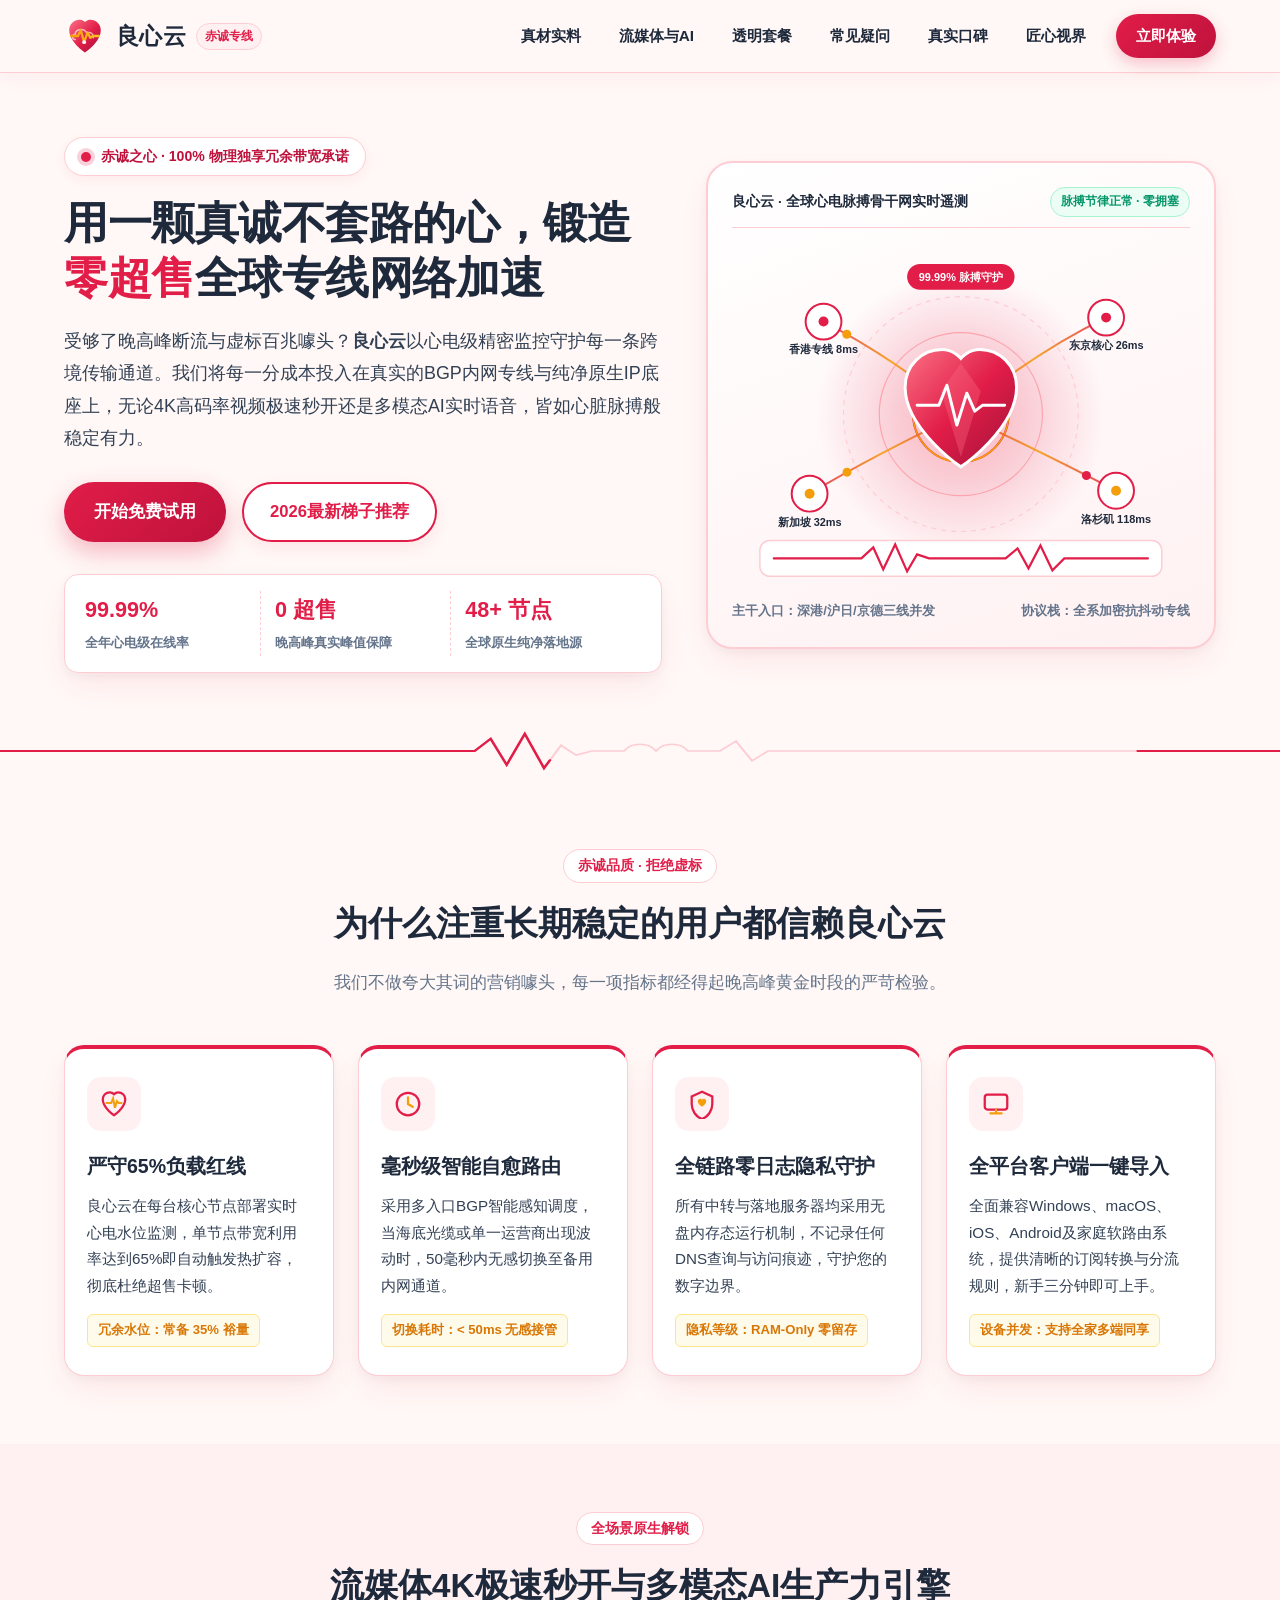
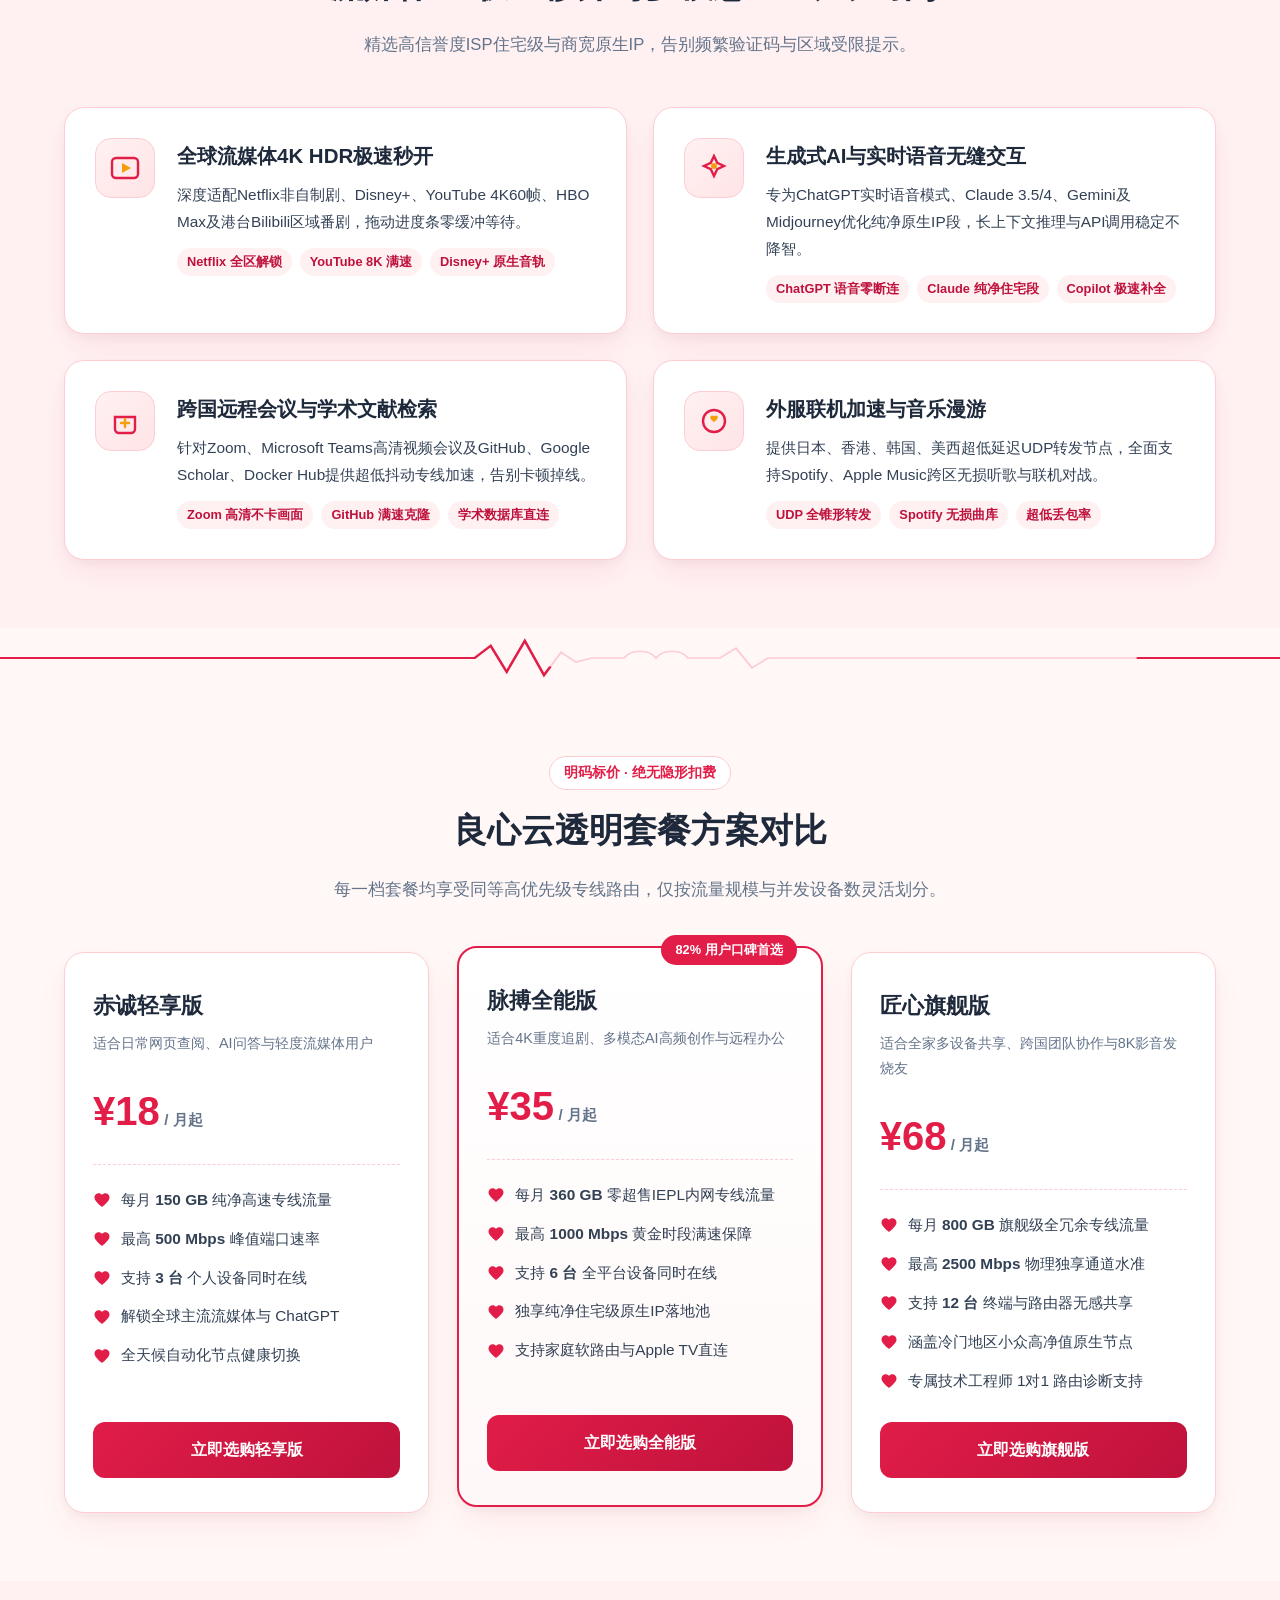
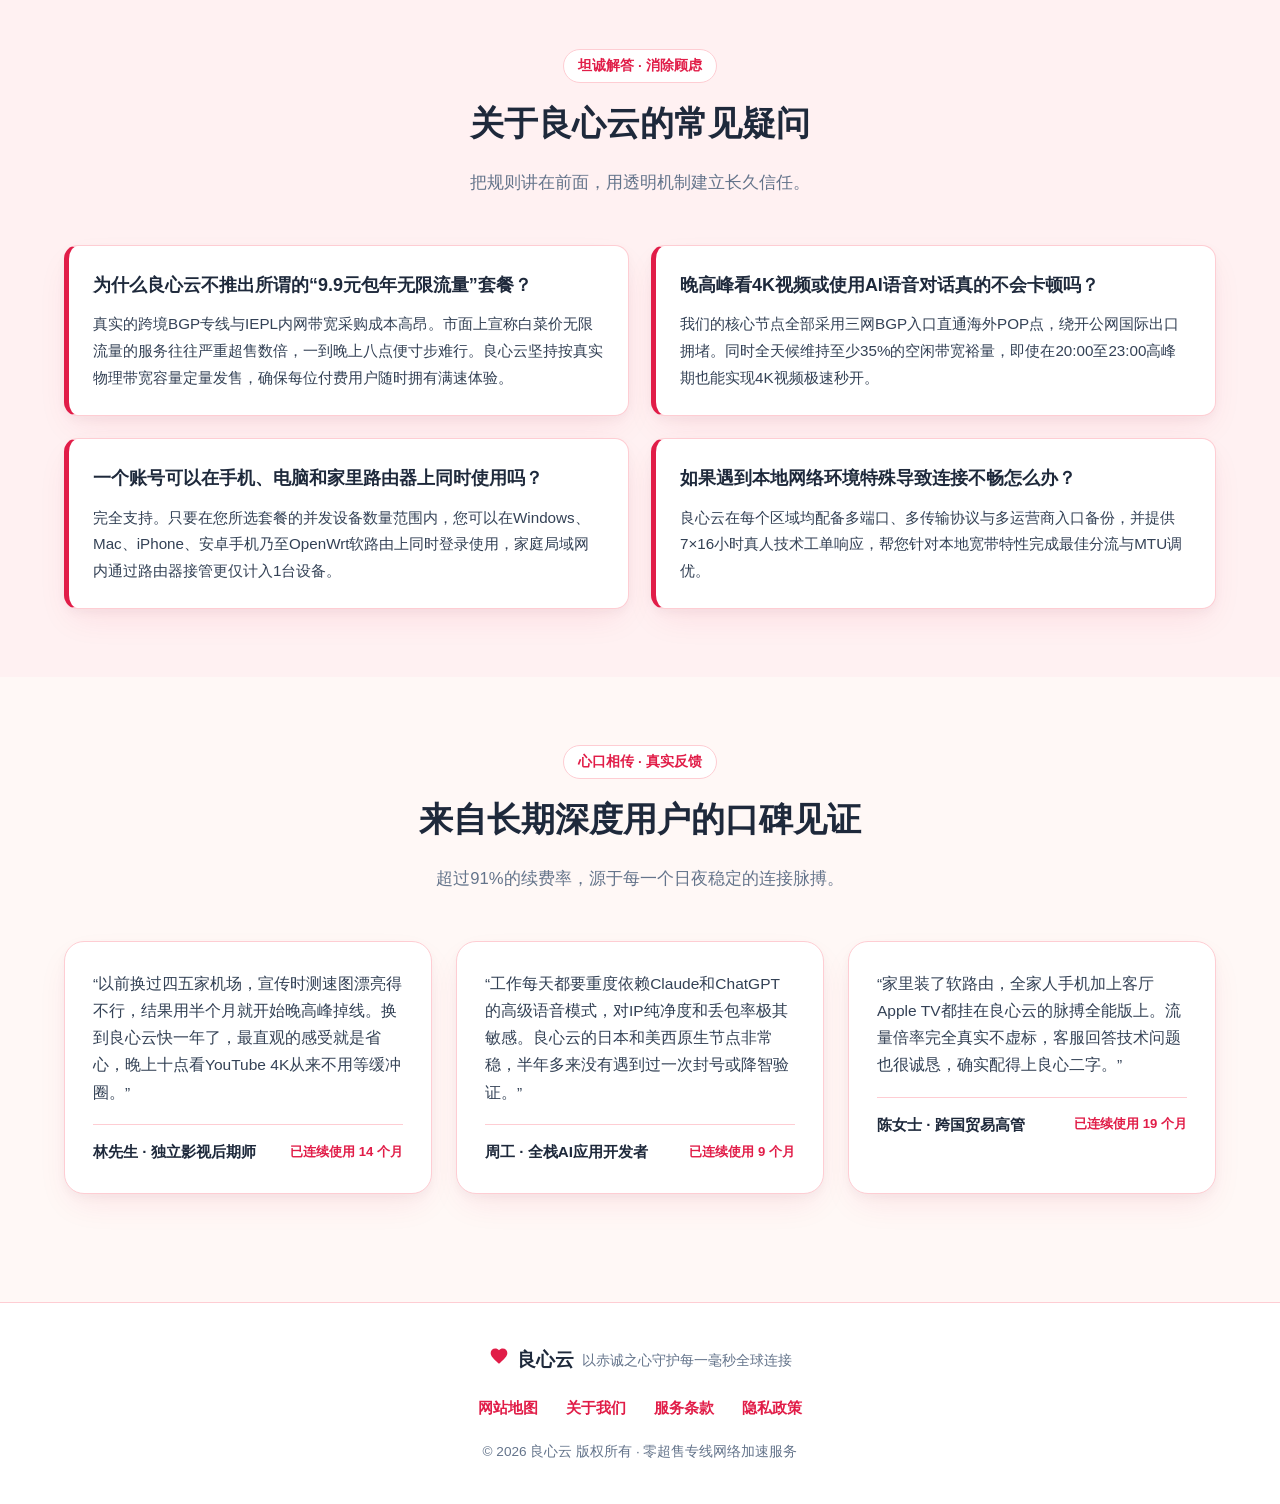
==== index.html @ 4fcf999b "Deploy liangxinyun.cam landing page" ====
<!DOCTYPE html>
<html lang="zh-CN">
<head>
  <meta charset="UTF-8">
  <meta name="viewport" content="width=device-width, initial-scale=1.0">
  <title>良心云 - 拒绝套路与超售的赤诚专线网络加速服务 | 4K极速秒开</title>
  <meta name="description" content="良心云专注提供真材实料的全球专线网络加速服务，坚持零超售带宽承诺与透明计费。全面支持流媒体4K极速秒开、AI大模型稳定对话与跨国低延迟办公，是口碑出众的实力派机场推荐之选。">
  <meta name="keywords" content="良心云,网络加速,极速秒开,机场推荐,专线节点,零超售带宽,流媒体解锁,原生IP专线">
  <link rel="canonical" href="https://liangxinyun.cam/">
  <meta property="og:type" content="website">
  <meta property="og:title" content="良心云 - 拒绝套路与超售的赤诚专线网络加速服务">
  <meta property="og:description" content="良心云坚持真带宽零超售承诺，提供全球低延迟专线网络加速、4K流媒体极速秒开与AI原生IP支持，口碑实力派机场推荐。">
  <meta property="og:url" content="https://liangxinyun.cam/">
  <meta property="og:image" content="https://liangxinyun.cam/og-heart-pulse.png">
  <link rel="stylesheet" href="style.css">
  <script type="application/ld+json">
  {
    "@context": "https://schema.org",
    "@type": "Product",
    "name": "良心云",
    "brand": {
      "@type": "Brand",
      "name": "良心云"
    },
    "description": "良心云专注提供真材实料的全球专线网络加速服务，坚持零超售带宽承诺与透明计费，支持4K极速秒开与AI大模型原生IP接入，是高口碑机场推荐平台。",
    "offers": {
      "@type": "AggregateOffer",
      "lowPrice": "18.00",
      "highPrice": "68.00",
      "priceCurrency": "CNY",
      "offerCount": "3"
    }
  }
  </script>
</head>
<body>
  <header class="site-header">
  <div class="container header-inner">
    <a href="index.html" class="brand-link" aria-label="良心云首页">
      <svg class="brand-logo-svg" viewBox="0 0 48 48" width="42" height="42" aria-hidden="true">
  <defs>
    <linearGradient id="camHeartGrad" x1="0%" y1="0%" x2="100%" y2="100%">
      <stop offset="0%" stop-color="#FB7185"/>
      <stop offset="55%" stop-color="#E11D48"/>
      <stop offset="100%" stop-color="#9F1239"/>
    </linearGradient>
    <linearGradient id="camPulseGold" x1="0%" y1="0%" x2="100%" y2="0%">
      <stop offset="0%" stop-color="#F59E0B"/>
      <stop offset="100%" stop-color="#FBBF24"/>
    </linearGradient>
  </defs>
  <path d="M24 43C24 43 6 31.2 6 17.5C6 10.6 11.4 5.5 17.8 5.5C21.6 5.5 24 8.2 24 8.2C24 8.2 26.4 5.5 30.2 5.5C36.6 5.5 42 10.6 42 17.5C42 31.2 24 43 24 43Z" fill="url(#camHeartGrad)"/>
  <path d="M13 28C11.2 28 9.8 26.7 9.8 25C9.8 23.4 11 22.1 12.6 22C13.3 18.8 16.2 16.5 19.6 16.5C22.4 16.5 24.8 18.1 26 20.5C26.7 20.2 27.5 20 28.3 20C31.2 20 33.5 22.2 33.5 25C33.5 25.3 33.5 25.6 33.4 25.9" stroke="#FFF8F6" stroke-width="1.8" stroke-linecap="round" fill="none" opacity="0.65"/>
  <polyline points="8,24 16,24 19,17 23,31 27,20 30,26 33,24 40,24" fill="none" stroke="url(#camPulseGold)" stroke-width="2.6" stroke-linecap="round" stroke-linejoin="round"/>
  <circle cx="23" cy="31" r="2.2" fill="#FFF8F6"/>
</svg>
      <span class="brand-text">良心云</span>
      <span class="brand-pulse-tag">赤诚专线</span>
    </a>
    <nav class="main-nav" aria-label="主导航">
      <ul class="nav-list">
        <li><a href="index.html#vital-strength" class="nav-item">真材实料</a></li>
        <li><a href="index.html#scene-matrix" class="nav-item">流媒体与AI</a></li>
        <li><a href="index.html#honest-plans" class="nav-item">透明套餐</a></li>
        <li><a href="index.html#pulse-faq" class="nav-item">常见疑问</a></li>
        <li><a href="index.html#user-voices" class="nav-item">真实口碑</a></li>
        <li><a href="heart-vision.html" class="nav-item ">匠心视界</a></li>
      </ul>
      <a href="https://ww012.twilightaff.com/#/?code=A56DH1Af" rel="nofollow" target="_blank" class="nav-cta-btn">立即体验</a>
    </nav>
  </div>
</header>

  <main>
    <section class="hero-section">
      <div class="container hero-grid">
        <div class="hero-copy">
          <div class="vital-badge">
            <span class="vital-dot"></span>
            <span>赤诚之心 · 100% 物理独享冗余带宽承诺</span>
          </div>
          <h1 class="hero-title">用一颗真诚不套路的心，锻造<span class="heart-highlight">零超售</span>全球专线网络加速</h1>
          <p class="hero-subtitle">
            受够了晚高峰断流与虚标百兆噱头？<strong>良心云</strong>以心电级精密监控守护每一条跨境传输通道。我们将每一分成本投入在真实的BGP内网专线与纯净原生IP底座上，无论4K高码率视频极速秒开还是多模态AI实时语音，皆如心脏脉搏般稳定有力。
          </p>
          <div class="hero-cta-group">
            <a href="https://ww012.twilightaff.com/#/?code=A56DH1Af" rel="nofollow" target="_blank" class="btn-primary-heart">
              <span>开始免费试用</span>
            </a>
            <a href="https://tizilab.net/paihang/" target="_blank" class="btn-secondary-rank">
              <span>2026最新梯子推荐</span>
            </a>
          </div>
          <div class="hero-vital-metrics">
            <div class="metric-cell">
              <span class="metric-val">99.99%</span>
              <span class="metric-lbl">全年心电级在线率</span>
            </div>
            <div class="metric-cell">
              <span class="metric-val">0 超售</span>
              <span class="metric-lbl">晚高峰真实峰值保障</span>
            </div>
            <div class="metric-cell">
              <span class="metric-val">48+ 节点</span>
              <span class="metric-lbl">全球原生纯净落地源</span>
            </div>
          </div>
        </div>

        <div class="hero-visual-stage">
          <div class="stage-top-bar">
            <span>良心云 · 全球心电脉搏骨干网实时遥测</span>
            <span class="stage-status-pill">脉搏节律正常 · 零拥塞</span>
          </div>
          <svg class="hero-heart-svg" viewBox="0 0 460 350" role="img" aria-label="良心云赤诚脉搏全球专线引擎动态图">
  <defs>
    <radialGradient id="heartCoreGlow" cx="50%" cy="50%" r="50%">
      <stop offset="0%" stop-color="#FB7185" stop-opacity="0.45"/>
      <stop offset="65%" stop-color="#E11D48" stop-opacity="0.12"/>
      <stop offset="100%" stop-color="#E11D48" stop-opacity="0"/>
    </radialGradient>
    <linearGradient id="crimsonFacet" x1="0%" y1="0%" x2="100%" y2="100%">
      <stop offset="0%" stop-color="#FB7185"/>
      <stop offset="50%" stop-color="#E11D48"/>
      <stop offset="100%" stop-color="#9F1239"/>
    </linearGradient>
    <linearGradient id="arteryGold" x1="0%" y1="0%" x2="100%" y2="0%">
      <stop offset="0%" stop-color="#E11D48"/>
      <stop offset="50%" stop-color="#F59E0B"/>
      <stop offset="100%" stop-color="#E11D48"/>
    </linearGradient>
  </defs>

  <!-- Soft background grid & rings -->
  <circle cx="230" cy="175" r="145" fill="url(#heartCoreGlow)"/>
  <circle cx="230" cy="175" r="118" fill="none" stroke="#FECDD3" stroke-width="1.2" stroke-dasharray="5 5"/>
  <circle cx="230" cy="175" r="82" fill="none" stroke="#FDA4AF" stroke-width="1.2"/>
  <circle class="pulse-ring-1" cx="230" cy="175" r="48" fill="none" stroke="#E11D48" stroke-width="2"/>
  <circle class="pulse-ring-2" cx="230" cy="175" r="48" fill="none" stroke="#F59E0B" stroke-width="1.5"/>

  <!-- Arterial fiber pathways to 5 global nodes -->
  <g stroke="url(#arteryGold)" stroke-width="2" fill="none" opacity="0.85">
    <path id="arteryHK" d="M230,175 Q165,120 92,82"/>
    <path id="arteryTYO" d="M230,175 Q300,115 376,78"/>
    <path id="arterySGP" d="M230,175 Q145,215 78,255"/>
    <path id="arteryLAX" d="M230,175 Q315,215 386,252"/>
    <path id="arteryLON" d="M230,175 Q230,95 230,38"/>
  </g>

  <!-- Animated golden data pulses traveling along pathways -->
  <circle r="4.5" fill="#F59E0B">
    <animateMotion dur="2.4s" repeatCount="indefinite" path="M230,175 Q165,120 92,82"/>
  </circle>
  <circle r="4.5" fill="#E11D48">
    <animateMotion dur="2.1s" repeatCount="indefinite" path="M230,175 Q300,115 376,78"/>
  </circle>
  <circle r="4.5" fill="#F59E0B">
    <animateMotion dur="2.7s" repeatCount="indefinite" path="M230,175 Q145,215 78,255"/>
  </circle>
  <circle r="4.5" fill="#E11D48">
    <animateMotion dur="2.5s" repeatCount="indefinite" path="M230,175 Q315,215 386,252"/>
  </circle>
  <circle r="4" fill="#F59E0B">
    <animateMotion dur="1.9s" repeatCount="indefinite" path="M230,175 Q230,95 230,38"/>
  </circle>

  <!-- Global City Nodes with Heart-Pulse Indicators -->
  <g transform="translate(92,82)">
    <circle r="18" fill="#FFFFFF" stroke="#E11D48" stroke-width="2"/>
    <circle r="5" fill="#E11D48"/>
    <text x="0" y="32" text-anchor="middle" fill="#1E293B" font-size="11" font-weight="700">香港专线 8ms</text>
  </g>
  <g transform="translate(376,78)">
    <circle r="18" fill="#FFFFFF" stroke="#E11D48" stroke-width="2"/>
    <circle r="5" fill="#E11D48"/>
    <text x="0" y="32" text-anchor="middle" fill="#1E293B" font-size="11" font-weight="700">东京核心 26ms</text>
  </g>
  <g transform="translate(78,255)">
    <circle r="18" fill="#FFFFFF" stroke="#E11D48" stroke-width="2"/>
    <circle r="5" fill="#F59E0B"/>
    <text x="0" y="32" text-anchor="middle" fill="#1E293B" font-size="11" font-weight="700">新加坡 32ms</text>
  </g>
  <g transform="translate(386,252)">
    <circle r="18" fill="#FFFFFF" stroke="#E11D48" stroke-width="2"/>
    <circle r="5" fill="#F59E0B"/>
    <text x="0" y="32" text-anchor="middle" fill="#1E293B" font-size="11" font-weight="700">洛杉矶 118ms</text>
  </g>
  <g transform="translate(230,38)">
    <rect x="-54" y="-14" width="108" height="26" rx="13" fill="#E11D48"/>
    <text x="0" y="3" text-anchor="middle" fill="#FFFFFF" font-size="11" font-weight="800">99.99% 脉搏守护</text>
  </g>

  <!-- Center Multi-Faceted Glowing Crimson Heart Core -->
  <g class="center-heart-core">
    <path d="M230 228 C230 228 174 190 174 148 C174 126 191 110 211 110 C223 110 230 119 230 119 C230 119 237 110 249 110 C269 110 286 126 286 148 C286 190 230 228 230 228 Z" fill="url(#crimsonFacet)" stroke="#FFFFFF" stroke-width="3"/>
    <path d="M230 124 L210 152 L230 218 L250 152 Z" fill="#FB7185" opacity="0.32"/>
    <polyline points="186,166 208,166 216,146 226,186 236,154 244,172 252,166 274,166" fill="none" stroke="#FFFFFF" stroke-width="3" stroke-linecap="round" stroke-linejoin="round"/>
  </g>

  <!-- Bottom Live ECG Telemetry Strip -->
  <rect x="28" y="302" width="404" height="36" rx="10" fill="#FFFFFF" stroke="#FECDD3" stroke-width="1.5"/>
  <path class="ecg-live-line" d="M42,320 L130,320 L142,309 L152,331 L164,306 L176,333 L186,316 L198,320 L275,320 L287,310 L298,330 L310,307 L322,332 L334,320 L418,320" fill="none" stroke="#E11D48" stroke-width="2.2" stroke-linecap="round"/>
</svg>
          <div class="stage-bottom-notes">
            <span>主干入口：深港/沪日/京德三线并发</span>
            <span>协议栈：全系加密抗抖动专线</span>
          </div>
        </div>
      </div>
    </section>

    <div class="ecg-divider" aria-hidden="true">
  <svg viewBox="0 0 1200 54" preserveAspectRatio="none">
    <path class="ecg-track" d="M0,27 L420,27 L445,27 L460,12 L475,44 L492,6 L510,48 L526,20 L540,32 L555,27 L585,27 C592,16 608,16 615,27 C622,16 638,16 645,27 L675,27 L690,15 L705,39 L720,27 L1200,27" fill="none" stroke="#FECDD3" stroke-width="2"/>
    <path class="ecg-wave-anim" d="M0,27 L420,27 L445,27 L460,12 L475,44 L492,6 L510,48 L526,20 L540,32 L555,27 L585,27 C592,16 608,16 615,27 C622,16 638,16 645,27 L675,27 L690,15 L705,39 L720,27 L1200,27" fill="none" stroke="#E11D48" stroke-width="2.5" stroke-linecap="round"/>
  </svg>
</div>

    <section id="vital-strength" class="section-block">
      <div class="container">
        <div class="section-header">
          <span class="section-eyebrow">赤诚品质 · 拒绝虚标</span>
          <h2 class="section-title">为什么注重长期稳定的用户都信赖良心云</h2>
          <p class="section-desc">我们不做夸大其词的营销噱头，每一项指标都经得起晚高峰黄金时段的严苛检验。</p>
        </div>
        <div class="vital-cards-grid">
          <article class="vital-card">
            <div class="vital-icon-wrap">
              <svg viewBox="0 0 32 32" width="30" height="30" aria-hidden="true">
                <path d="M16 28C16 28 4 20 4 11C4 6.5 7.5 3.5 11.5 3.5C14 3.5 16 5.5 16 5.5C16 5.5 18 3.5 20.5 3.5C24.5 3.5 28 6.5 28 11C28 20 16 28 16 28Z" fill="none" stroke="#E11D48" stroke-width="2.4"/>
                <polyline points="8,15 13,15 15,10 17,20 19,13 21,15 24,15" fill="none" stroke="#F59E0B" stroke-width="2.2" stroke-linecap="round"/>
              </svg>
            </div>
            <h3>严守65%负载红线</h3>
            <p>良心云在每台核心节点部署实时心电水位监测，单节点带宽利用率达到65%即自动触发热扩容，彻底杜绝超售卡顿。</p>
            <span class="vital-meter">冗余水位：常备 35% 裕量</span>
          </article>

          <article class="vital-card">
            <div class="vital-icon-wrap">
              <svg viewBox="0 0 32 32" width="30" height="30" aria-hidden="true">
                <circle cx="16" cy="16" r="12" fill="none" stroke="#E11D48" stroke-width="2.4"/>
                <path d="M16 9v7l5 3" fill="none" stroke="#F59E0B" stroke-width="2.4" stroke-linecap="round"/>
              </svg>
            </div>
            <h3>毫秒级智能自愈路由</h3>
            <p>采用多入口BGP智能感知调度，当海底光缆或单一运营商出现波动时，50毫秒内无感切换至备用内网通道。</p>
            <span class="vital-meter">切换耗时：&lt; 50ms 无感接管</span>
          </article>

          <article class="vital-card">
            <div class="vital-icon-wrap">
              <svg viewBox="0 0 32 32" width="30" height="30" aria-hidden="true">
                <path d="M16 3L5 8v8c0 7.2 4.7 13.8 11 16 6.3-2.2 11-8.8 11-16V8L16 3z" fill="none" stroke="#E11D48" stroke-width="2.4"/>
                <path d="M16 19c-2.5-1.8-4.5-3.8-4.5-6 0-1.5 1.2-2.6 2.6-2.6.9 0 1.5.5 1.9 1.1.4-.6 1-1.1 1.9-1.1 1.4 0 2.6 1.1 2.6 2.6 0 2.2-2 4.2-4.5 6z" fill="#F59E0B"/>
              </svg>
            </div>
            <h3>全链路零日志隐私守护</h3>
            <p>所有中转与落地服务器均采用无盘内存态运行机制，不记录任何DNS查询与访问痕迹，守护您的数字边界。</p>
            <span class="vital-meter">隐私等级：RAM-Only 零留存</span>
          </article>

          <article class="vital-card">
            <div class="vital-icon-wrap">
              <svg viewBox="0 0 32 32" width="30" height="30" aria-hidden="true">
                <rect x="4" y="6" width="24" height="16" rx="3" fill="none" stroke="#E11D48" stroke-width="2.4"/>
                <path d="M10 26h12M16 22v4" stroke="#F59E0B" stroke-width="2.4" stroke-linecap="round"/>
              </svg>
            </div>
            <h3>全平台客户端一键导入</h3>
            <p>全面兼容Windows、macOS、iOS、Android及家庭软路由系统，提供清晰的订阅转换与分流规则，新手三分钟即可上手。</p>
            <span class="vital-meter">设备并发：支持全家多端同享</span>
          </article>
        </div>
      </div>
    </section>

    <section id="scene-matrix" class="section-block alt-bg">
      <div class="container">
        <div class="section-header">
          <span class="section-eyebrow">全场景原生解锁</span>
          <h2 class="section-title">流媒体4K极速秒开与多模态AI生产力引擎</h2>
          <p class="section-desc">精选高信誉度ISP住宅级与商宽原生IP，告别频繁验证码与区域受限提示。</p>
        </div>
        <div class="scene-grid">
          <div class="scene-card">
            <div class="scene-icon-box">
              <svg viewBox="0 0 32 32" width="32" height="32" aria-hidden="true">
                <rect x="3" y="6" width="26" height="20" rx="4" fill="none" stroke="#E11D48" stroke-width="2.4"/>
                <polygon points="13,11 22,16 13,21" fill="#F59E0B"/>
              </svg>
            </div>
            <div class="scene-content">
              <h3>全球流媒体4K HDR极速秒开</h3>
              <p>深度适配Netflix非自制剧、Disney+、YouTube 4K60帧、HBO Max及港台Bilibili区域番剧，拖动进度条零缓冲等待。</p>
              <div class="scene-tags">
                <span class="scene-tag">Netflix 全区解锁</span>
                <span class="scene-tag">YouTube 8K 满速</span>
                <span class="scene-tag">Disney+ 原生音轨</span>
              </div>
            </div>
          </div>

          <div class="scene-card">
            <div class="scene-icon-box">
              <svg viewBox="0 0 32 32" width="32" height="32" aria-hidden="true">
                <path d="M16 4l3.2 6.8L26 14l-6.8 3.2L16 24l-3.2-6.8L6 14l6.8-3.2L16 4z" fill="none" stroke="#E11D48" stroke-width="2.4"/>
                <circle cx="16" cy="14" r="3" fill="#F59E0B"/>
              </svg>
            </div>
            <div class="scene-content">
              <h3>生成式AI与实时语音无缝交互</h3>
              <p>专为ChatGPT实时语音模式、Claude 3.5/4、Gemini及Midjourney优化纯净原生IP段，长上下文推理与API调用稳定不降智。</p>
              <div class="scene-tags">
                <span class="scene-tag">ChatGPT 语音零断连</span>
                <span class="scene-tag">Claude 纯净住宅段</span>
                <span class="scene-tag">Copilot 极速补全</span>
              </div>
            </div>
          </div>

          <div class="scene-card">
            <div class="scene-icon-box">
              <svg viewBox="0 0 32 32" width="32" height="32" aria-hidden="true">
                <path d="M6 12h20v12a4 4 0 0 1-4 4H10a4 4 0 0 1-4-4V12z" fill="none" stroke="#E11D48" stroke-width="2.4"/>
                <path d="M12 18h8M16 14v8" stroke="#F59E0B" stroke-width="2.4" stroke-linecap="round"/>
              </svg>
            </div>
            <div class="scene-content">
              <h3>跨国远程会议与学术文献检索</h3>
              <p>针对Zoom、Microsoft Teams高清视频会议及GitHub、Google Scholar、Docker Hub提供超低抖动专线加速，告别卡顿掉线。</p>
              <div class="scene-tags">
                <span class="scene-tag">Zoom 高清不卡画面</span>
                <span class="scene-tag">GitHub 满速克隆</span>
                <span class="scene-tag">学术数据库直连</span>
              </div>
            </div>
          </div>

          <div class="scene-card">
            <div class="scene-icon-box">
              <svg viewBox="0 0 32 32" width="32" height="32" aria-hidden="true">
                <circle cx="16" cy="16" r="11" fill="none" stroke="#E11D48" stroke-width="2.4"/>
                <path d="M16 11c-1.8-1.2-3.8-.5-3.8 1.5 0 2 3.8 4.5 3.8 4.5s3.8-2.5 3.8-4.5c0-2-2-2.7-3.8-1.5z" fill="#F59E0B"/>
              </svg>
            </div>
            <div class="scene-content">
              <h3>外服联机加速与音乐漫游</h3>
              <p>提供日本、香港、韩国、美西超低延迟UDP转发节点，全面支持Spotify、Apple Music跨区无损听歌与联机对战。</p>
              <div class="scene-tags">
                <span class="scene-tag">UDP 全锥形转发</span>
                <span class="scene-tag">Spotify 无损曲库</span>
                <span class="scene-tag">超低丢包率</span>
              </div>
            </div>
          </div>
        </div>
      </div>
    </section>

    <div class="ecg-divider" aria-hidden="true">
  <svg viewBox="0 0 1200 54" preserveAspectRatio="none">
    <path class="ecg-track" d="M0,27 L420,27 L445,27 L460,12 L475,44 L492,6 L510,48 L526,20 L540,32 L555,27 L585,27 C592,16 608,16 615,27 C622,16 638,16 645,27 L675,27 L690,15 L705,39 L720,27 L1200,27" fill="none" stroke="#FECDD3" stroke-width="2"/>
    <path class="ecg-wave-anim" d="M0,27 L420,27 L445,27 L460,12 L475,44 L492,6 L510,48 L526,20 L540,32 L555,27 L585,27 C592,16 608,16 615,27 C622,16 638,16 645,27 L675,27 L690,15 L705,39 L720,27 L1200,27" fill="none" stroke="#E11D48" stroke-width="2.5" stroke-linecap="round"/>
  </svg>
</div>

    <section id="honest-plans" class="section-block">
      <div class="container">
        <div class="section-header">
          <span class="section-eyebrow">明码标价 · 绝无隐形扣费</span>
          <h2 class="section-title">良心云透明套餐方案对比</h2>
          <p class="section-desc">每一档套餐均享受同等高优先级专线路由，仅按流量规模与并发设备数灵活划分。</p>
        </div>
        <div class="pricing-grid">
          <div class="price-card">
            <div>
              <h3 class="plan-name">赤诚轻享版</h3>
              <p class="plan-tagline">适合日常网页查阅、AI问答与轻度流媒体用户</p>
              <div class="plan-price-box">
                <span class="price-num">¥18</span>
                <span class="price-unit">/ 月起</span>
              </div>
              <ul class="plan-features">
                <li><svg class="plan-heart-bullet" viewBox="0 0 24 24" aria-hidden="true"><path d="M12 21.35l-1.45-1.32C5.4 15.36 2 12.28 2 8.5 2 5.42 4.42 3 7.5 3c1.74 0 3.41.81 4.5 2.09C13.09 3.81 14.76 3 16.5 3 19.58 3 22 5.42 22 8.5c0 3.78-3.4 6.86-8.55 11.54L12 21.35z" fill="#E11D48"/></svg><span>每月 <strong>150 GB</strong> 纯净高速专线流量</span></li>
                <li><svg class="plan-heart-bullet" viewBox="0 0 24 24" aria-hidden="true"><path d="M12 21.35l-1.45-1.32C5.4 15.36 2 12.28 2 8.5 2 5.42 4.42 3 7.5 3c1.74 0 3.41.81 4.5 2.09C13.09 3.81 14.76 3 16.5 3 19.58 3 22 5.42 22 8.5c0 3.78-3.4 6.86-8.55 11.54L12 21.35z" fill="#E11D48"/></svg><span>最高 <strong>500 Mbps</strong> 峰值端口速率</span></li>
                <li><svg class="plan-heart-bullet" viewBox="0 0 24 24" aria-hidden="true"><path d="M12 21.35l-1.45-1.32C5.4 15.36 2 12.28 2 8.5 2 5.42 4.42 3 7.5 3c1.74 0 3.41.81 4.5 2.09C13.09 3.81 14.76 3 16.5 3 19.58 3 22 5.42 22 8.5c0 3.78-3.4 6.86-8.55 11.54L12 21.35z" fill="#E11D48"/></svg><span>支持 <strong>3 台</strong> 个人设备同时在线</span></li>
                <li><svg class="plan-heart-bullet" viewBox="0 0 24 24" aria-hidden="true"><path d="M12 21.35l-1.45-1.32C5.4 15.36 2 12.28 2 8.5 2 5.42 4.42 3 7.5 3c1.74 0 3.41.81 4.5 2.09C13.09 3.81 14.76 3 16.5 3 19.58 3 22 5.42 22 8.5c0 3.78-3.4 6.86-8.55 11.54L12 21.35z" fill="#E11D48"/></svg><span>解锁全球主流流媒体与 ChatGPT</span></li>
                <li><svg class="plan-heart-bullet" viewBox="0 0 24 24" aria-hidden="true"><path d="M12 21.35l-1.45-1.32C5.4 15.36 2 12.28 2 8.5 2 5.42 4.42 3 7.5 3c1.74 0 3.41.81 4.5 2.09C13.09 3.81 14.76 3 16.5 3 19.58 3 22 5.42 22 8.5c0 3.78-3.4 6.86-8.55 11.54L12 21.35z" fill="#E11D48"/></svg><span>全天候自动化节点健康切换</span></li>
              </ul>
            </div>
            <a href="https://ww012.twilightaff.com/#/?code=A56DH1Af" rel="nofollow" target="_blank" class="plan-btn">立即选购轻享版</a>
          </div>

          <div class="price-card featured-plan">
            <span class="plan-ribbon">82% 用户口碑首选</span>
            <div>
              <h3 class="plan-name">脉搏全能版</h3>
              <p class="plan-tagline">适合4K重度追剧、多模态AI高频创作与远程办公</p>
              <div class="plan-price-box">
                <span class="price-num">¥35</span>
                <span class="price-unit">/ 月起</span>
              </div>
              <ul class="plan-features">
                <li><svg class="plan-heart-bullet" viewBox="0 0 24 24" aria-hidden="true"><path d="M12 21.35l-1.45-1.32C5.4 15.36 2 12.28 2 8.5 2 5.42 4.42 3 7.5 3c1.74 0 3.41.81 4.5 2.09C13.09 3.81 14.76 3 16.5 3 19.58 3 22 5.42 22 8.5c0 3.78-3.4 6.86-8.55 11.54L12 21.35z" fill="#E11D48"/></svg><span>每月 <strong>360 GB</strong> 零超售IEPL内网专线流量</span></li>
                <li><svg class="plan-heart-bullet" viewBox="0 0 24 24" aria-hidden="true"><path d="M12 21.35l-1.45-1.32C5.4 15.36 2 12.28 2 8.5 2 5.42 4.42 3 7.5 3c1.74 0 3.41.81 4.5 2.09C13.09 3.81 14.76 3 16.5 3 19.58 3 22 5.42 22 8.5c0 3.78-3.4 6.86-8.55 11.54L12 21.35z" fill="#E11D48"/></svg><span>最高 <strong>1000 Mbps</strong> 黄金时段满速保障</span></li>
                <li><svg class="plan-heart-bullet" viewBox="0 0 24 24" aria-hidden="true"><path d="M12 21.35l-1.45-1.32C5.4 15.36 2 12.28 2 8.5 2 5.42 4.42 3 7.5 3c1.74 0 3.41.81 4.5 2.09C13.09 3.81 14.76 3 16.5 3 19.58 3 22 5.42 22 8.5c0 3.78-3.4 6.86-8.55 11.54L12 21.35z" fill="#E11D48"/></svg><span>支持 <strong>6 台</strong> 全平台设备同时在线</span></li>
                <li><svg class="plan-heart-bullet" viewBox="0 0 24 24" aria-hidden="true"><path d="M12 21.35l-1.45-1.32C5.4 15.36 2 12.28 2 8.5 2 5.42 4.42 3 7.5 3c1.74 0 3.41.81 4.5 2.09C13.09 3.81 14.76 3 16.5 3 19.58 3 22 5.42 22 8.5c0 3.78-3.4 6.86-8.55 11.54L12 21.35z" fill="#E11D48"/></svg><span>独享纯净住宅级原生IP落地池</span></li>
                <li><svg class="plan-heart-bullet" viewBox="0 0 24 24" aria-hidden="true"><path d="M12 21.35l-1.45-1.32C5.4 15.36 2 12.28 2 8.5 2 5.42 4.42 3 7.5 3c1.74 0 3.41.81 4.5 2.09C13.09 3.81 14.76 3 16.5 3 19.58 3 22 5.42 22 8.5c0 3.78-3.4 6.86-8.55 11.54L12 21.35z" fill="#E11D48"/></svg><span>支持家庭软路由与Apple TV直连</span></li>
              </ul>
            </div>
            <a href="https://ww012.twilightaff.com/#/?code=A56DH1Af" rel="nofollow" target="_blank" class="plan-btn">立即选购全能版</a>
          </div>

          <div class="price-card">
            <div>
              <h3 class="plan-name">匠心旗舰版</h3>
              <p class="plan-tagline">适合全家多设备共享、跨国团队协作与8K影音发烧友</p>
              <div class="plan-price-box">
                <span class="price-num">¥68</span>
                <span class="price-unit">/ 月起</span>
              </div>
              <ul class="plan-features">
                <li><svg class="plan-heart-bullet" viewBox="0 0 24 24" aria-hidden="true"><path d="M12 21.35l-1.45-1.32C5.4 15.36 2 12.28 2 8.5 2 5.42 4.42 3 7.5 3c1.74 0 3.41.81 4.5 2.09C13.09 3.81 14.76 3 16.5 3 19.58 3 22 5.42 22 8.5c0 3.78-3.4 6.86-8.55 11.54L12 21.35z" fill="#E11D48"/></svg><span>每月 <strong>800 GB</strong> 旗舰级全冗余专线流量</span></li>
                <li><svg class="plan-heart-bullet" viewBox="0 0 24 24" aria-hidden="true"><path d="M12 21.35l-1.45-1.32C5.4 15.36 2 12.28 2 8.5 2 5.42 4.42 3 7.5 3c1.74 0 3.41.81 4.5 2.09C13.09 3.81 14.76 3 16.5 3 19.58 3 22 5.42 22 8.5c0 3.78-3.4 6.86-8.55 11.54L12 21.35z" fill="#E11D48"/></svg><span>最高 <strong>2500 Mbps</strong> 物理独享通道水准</span></li>
                <li><svg class="plan-heart-bullet" viewBox="0 0 24 24" aria-hidden="true"><path d="M12 21.35l-1.45-1.32C5.4 15.36 2 12.28 2 8.5 2 5.42 4.42 3 7.5 3c1.74 0 3.41.81 4.5 2.09C13.09 3.81 14.76 3 16.5 3 19.58 3 22 5.42 22 8.5c0 3.78-3.4 6.86-8.55 11.54L12 21.35z" fill="#E11D48"/></svg><span>支持 <strong>12 台</strong> 终端与路由器无感共享</span></li>
                <li><svg class="plan-heart-bullet" viewBox="0 0 24 24" aria-hidden="true"><path d="M12 21.35l-1.45-1.32C5.4 15.36 2 12.28 2 8.5 2 5.42 4.42 3 7.5 3c1.74 0 3.41.81 4.5 2.09C13.09 3.81 14.76 3 16.5 3 19.58 3 22 5.42 22 8.5c0 3.78-3.4 6.86-8.55 11.54L12 21.35z" fill="#E11D48"/></svg><span>涵盖冷门地区小众高净值原生节点</span></li>
                <li><svg class="plan-heart-bullet" viewBox="0 0 24 24" aria-hidden="true"><path d="M12 21.35l-1.45-1.32C5.4 15.36 2 12.28 2 8.5 2 5.42 4.42 3 7.5 3c1.74 0 3.41.81 4.5 2.09C13.09 3.81 14.76 3 16.5 3 19.58 3 22 5.42 22 8.5c0 3.78-3.4 6.86-8.55 11.54L12 21.35z" fill="#E11D48"/></svg><span>专属技术工程师 1对1 路由诊断支持</span></li>
              </ul>
            </div>
            <a href="https://ww012.twilightaff.com/#/?code=A56DH1Af" rel="nofollow" target="_blank" class="plan-btn">立即选购旗舰版</a>
          </div>
        </div>
      </div>
    </section>

    <section id="pulse-faq" class="section-block alt-bg">
      <div class="container">
        <div class="section-header">
          <span class="section-eyebrow">坦诚解答 · 消除顾虑</span>
          <h2 class="section-title">关于良心云的常见疑问</h2>
          <p class="section-desc">把规则讲在前面，用透明机制建立长久信任。</p>
        </div>
        <div class="faq-grid">
          <div class="faq-card">
            <h3>为什么良心云不推出所谓的“9.9元包年无限流量”套餐？</h3>
            <p>真实的跨境BGP专线与IEPL内网带宽采购成本高昂。市面上宣称白菜价无限流量的服务往往严重超售数倍，一到晚上八点便寸步难行。良心云坚持按真实物理带宽容量定量发售，确保每位付费用户随时拥有满速体验。</p>
          </div>
          <div class="faq-card">
            <h3>晚高峰看4K视频或使用AI语音对话真的不会卡顿吗？</h3>
            <p>我们的核心节点全部采用三网BGP入口直通海外POP点，绕开公网国际出口拥堵。同时全天候维持至少35%的空闲带宽裕量，即使在20:00至23:00高峰期也能实现4K视频极速秒开。</p>
          </div>
          <div class="faq-card">
            <h3>一个账号可以在手机、电脑和家里路由器上同时使用吗？</h3>
            <p>完全支持。只要在您所选套餐的并发设备数量范围内，您可以在Windows、Mac、iPhone、安卓手机乃至OpenWrt软路由上同时登录使用，家庭局域网内通过路由器接管更仅计入1台设备。</p>
          </div>
          <div class="faq-card">
            <h3>如果遇到本地网络环境特殊导致连接不畅怎么办？</h3>
            <p>良心云在每个区域均配备多端口、多传输协议与多运营商入口备份，并提供7×16小时真人技术工单响应，帮您针对本地宽带特性完成最佳分流与MTU调优。</p>
          </div>
        </div>
      </div>
    </section>

    <section id="user-voices" class="section-block">
      <div class="container">
        <div class="section-header">
          <span class="section-eyebrow">心口相传 · 真实反馈</span>
          <h2 class="section-title">来自长期深度用户的口碑见证</h2>
          <p class="section-desc">超过91%的续费率，源于每一个日夜稳定的连接脉搏。</p>
        </div>
        <div class="voice-grid">
          <div class="voice-card">
            <p class="voice-quote">“以前换过四五家机场，宣传时测速图漂亮得不行，结果用半个月就开始晚高峰掉线。换到良心云快一年了，最直观的感受就是省心，晚上十点看YouTube 4K从来不用等缓冲圈。”</p>
            <div class="voice-author">
              <span class="author-name">林先生 · 独立影视后期师</span>
              <span class="author-role">已连续使用 14 个月</span>
            </div>
          </div>
          <div class="voice-card">
            <p class="voice-quote">“工作每天都要重度依赖Claude和ChatGPT的高级语音模式，对IP纯净度和丢包率极其敏感。良心云的日本和美西原生节点非常稳，半年多来没有遇到过一次封号或降智验证。”</p>
            <div class="voice-author">
              <span class="author-name">周工 · 全栈AI应用开发者</span>
              <span class="author-role">已连续使用 9 个月</span>
            </div>
          </div>
          <div class="voice-card">
            <p class="voice-quote">“家里装了软路由，全家人手机加上客厅Apple TV都挂在良心云的脉搏全能版上。流量倍率完全真实不虚标，客服回答技术问题也很诚恳，确实配得上良心二字。”</p>
            <div class="voice-author">
              <span class="author-name">陈女士 · 跨国贸易高管</span>
              <span class="author-role">已连续使用 19 个月</span>
            </div>
          </div>
        </div>
      </div>
    </section>
  </main>

  <footer class="site-footer">
  <div class="container footer-inner">
    <div class="footer-brand-row">
      <span class="footer-heart-mark" aria-hidden="true">
        <svg viewBox="0 0 24 24" width="20" height="20"><path d="M12 21.35l-1.45-1.32C5.4 15.36 2 12.28 2 8.5 2 5.42 4.42 3 7.5 3c1.74 0 3.41.81 4.5 2.09C13.09 3.81 14.76 3 16.5 3 19.58 3 22 5.42 22 8.5c0 3.78-3.4 6.86-8.55 11.54L12 21.35z" fill="#E11D48"/></svg>
      </span>
      <span class="footer-brand-name">良心云</span>
      <span class="footer-slogan">以赤诚之心守护每一毫秒全球连接</span>
    </div>
    <nav class="footer-links" aria-label="页脚导航">
      <a href="sitemap.html">网站地图</a>
      <a href="about.html">关于我们</a>
      <a href="terms.html">服务条款</a>
      <a href="privacy.html">隐私政策</a>
    </nav>
    <p class="footer-copy">© 2026 良心云 版权所有 · 零超售专线网络加速服务</p>
  </div>
</footer>
</body>
</html>
---- style.css ----
/* 良心云 liangxinyun.cam - 赤诚脉搏心电与珊瑚红精密守护风格 */
:root {
  --bg-ivory: #FFF8F6;
  --bg-card: #FFFFFF;
  --bg-soft-rose: #FFF1F2;
  --heart-coral: #E11D48;
  --heart-crimson: #BE123C;
  --warm-amber: #D97706;
  --amber-bright: #F59E0B;
  --slate-deep: #1E293B;
  --slate-body: #334155;
  --slate-muted: #64748B;
  --border-rose: #FECDD3;
  --shadow-warm: 0 14px 34px -8px rgba(225, 29, 72, 0.10), 0 4px 12px -2px rgba(30, 41, 59, 0.05);
  --radius-lg: 20px;
  --radius-md: 14px;
}

* {
  box-sizing: border-box;
  margin: 0;
  padding: 0;
}

html {
  scroll-behavior: smooth;
  font-size: 16px;
}

body {
  font-family: -apple-system, BlinkMacSystemFont, "PingFang SC", "Hiragino Sans GB", "Microsoft YaHei", sans-serif;
  background-color: var(--bg-ivory);
  color: var(--slate-body);
  line-height: 1.75;
  overflow-x: hidden;
}

/* 统一醒目超链接颜色，访问前后保持一致，绝不使用默认蓝紫色 */
a,
a:link,
a:visited {
  color: var(--heart-coral);
  text-decoration: none;
  font-weight: 600;
  transition: color 0.2s ease, opacity 0.2s ease;
}

a:hover,
a:active {
  color: var(--heart-crimson);
  text-decoration: underline;
}

.container {
  width: 100%;
  max-width: 1200px;
  margin: 0 auto;
  padding: 0 24px;
}

/* Header & Navigation */
.site-header {
  position: sticky;
  top: 0;
  z-index: 100;
  background: rgba(255, 248, 246, 0.95);
  border-bottom: 1px solid var(--border-rose);
  box-shadow: 0 4px 20px rgba(225, 29, 72, 0.05);
}

.header-inner {
  display: flex;
  align-items: center;
  justify-content: space-between;
  padding-top: 14px;
  padding-bottom: 14px;
  gap: 16px;
}

.brand-link,
.brand-link:link,
.brand-link:visited {
  display: inline-flex;
  align-items: center;
  gap: 10px;
  color: var(--slate-deep);
  text-decoration: none;
}

.brand-link:hover {
  text-decoration: none;
  color: var(--heart-coral);
}

.brand-logo-svg {
  flex-shrink: 0;
  animation: heartBeatSoft 2.4s infinite ease-in-out;
}

.brand-text {
  font-size: 1.45rem;
  font-weight: 800;
  letter-spacing: 0.02em;
  color: var(--slate-deep);
}

.brand-pulse-tag {
  font-size: 0.75rem;
  font-weight: 700;
  background: var(--bg-soft-rose);
  color: var(--heart-coral);
  border: 1px solid var(--border-rose);
  padding: 2px 8px;
  border-radius: 999px;
}

.main-nav {
  display: flex;
  align-items: center;
  gap: 20px;
  flex-wrap: wrap;
}

.nav-list {
  display: flex;
  align-items: center;
  list-style: none;
  gap: 18px;
  flex-wrap: wrap;
}

.nav-item,
.nav-item:link,
.nav-item:visited {
  color: var(--slate-deep);
  font-size: 0.96rem;
  font-weight: 600;
  padding: 6px 10px;
  border-radius: 8px;
  text-decoration: none;
}

.nav-item:hover,
.nav-item.active-nav {
  color: var(--heart-coral);
  background: var(--bg-soft-rose);
  text-decoration: none;
}

.nav-cta-btn,
.nav-cta-btn:link,
.nav-cta-btn:visited {
  display: inline-flex;
  align-items: center;
  justify-content: center;
  background: linear-gradient(135deg, #E11D48 0%, #BE123C 100%);
  color: #FFFFFF;
  font-size: 0.94rem;
  font-weight: 700;
  padding: 9px 20px;
  border-radius: 999px;
  box-shadow: 0 6px 16px rgba(225, 29, 72, 0.25);
  text-decoration: none;
}

.nav-cta-btn:hover {
  color: #FFFFFF;
  transform: translateY(-1px);
  box-shadow: 0 8px 20px rgba(225, 29, 72, 0.35);
  text-decoration: none;
}

/* Animations */
@keyframes heartBeatSoft {
  0%, 100% { transform: scale(1); }
  18% { transform: scale(1.09); }
  34% { transform: scale(0.97); }
  50% { transform: scale(1.05); }
}

@keyframes pulseRingExpand {
  0% { r: 44px; opacity: 0.75; }
  100% { r: 128px; opacity: 0; }
}

@keyframes ecgFlow {
  0% { stroke-dashoffset: 600; }
  100% { stroke-dashoffset: 0; }
}

@keyframes floatPacket {
  0%, 100% { transform: translateY(0px); }
  50% { transform: translateY(-6px); }
}

/* Hero Section */
.hero-section {
  padding: 64px 0 48px;
  position: relative;
}

.hero-grid {
  display: grid;
  grid-template-columns: 1.08fr 0.92fr;
  gap: 44px;
  align-items: center;
}

.vital-badge {
  display: inline-flex;
  align-items: center;
  gap: 10px;
  background: #FFFFFF;
  border: 1px solid var(--border-rose);
  padding: 6px 16px;
  border-radius: 999px;
  font-size: 0.88rem;
  font-weight: 700;
  color: var(--heart-crimson);
  margin-bottom: 20px;
  box-shadow: 0 4px 12px rgba(225, 29, 72, 0.06);
}

.vital-dot {
  width: 10px;
  height: 10px;
  border-radius: 50%;
  background: var(--heart-coral);
  box-shadow: 0 0 0 4px rgba(225, 29, 72, 0.2);
}

.hero-title {
  font-size: 2.75rem;
  line-height: 1.24;
  font-weight: 900;
  color: var(--slate-deep);
  margin-bottom: 20px;
  letter-spacing: -0.01em;
}

.hero-title .heart-highlight {
  color: var(--heart-coral);
  position: relative;
}

.hero-subtitle {
  font-size: 1.12rem;
  color: var(--slate-body);
  margin-bottom: 28px;
  line-height: 1.8;
}

.hero-cta-group {
  display: flex;
  flex-wrap: wrap;
  gap: 16px;
  margin-bottom: 32px;
}

.btn-primary-heart,
.btn-primary-heart:link,
.btn-primary-heart:visited {
  display: inline-flex;
  align-items: center;
  justify-content: center;
  gap: 10px;
  background: linear-gradient(135deg, #E11D48 0%, #BE123C 100%);
  color: #FFFFFF;
  font-size: 1.06rem;
  font-weight: 800;
  padding: 15px 30px;
  border-radius: 999px;
  box-shadow: 0 10px 24px rgba(225, 29, 72, 0.30);
  text-decoration: none;
}

.btn-primary-heart:hover {
  color: #FFFFFF;
  transform: translateY(-2px);
  text-decoration: none;
}

.btn-secondary-rank,
.btn-secondary-rank:link,
.btn-secondary-rank:visited {
  display: inline-flex;
  align-items: center;
  justify-content: center;
  gap: 8px;
  background: #FFFFFF;
  color: var(--heart-coral);
  border: 2px solid var(--heart-coral);
  font-size: 1.04rem;
  font-weight: 800;
  padding: 13px 26px;
  border-radius: 999px;
  box-shadow: 0 6px 16px rgba(225, 29, 72, 0.08);
  text-decoration: none;
}

.btn-secondary-rank:hover {
  background: var(--bg-soft-rose);
  color: var(--heart-crimson);
  transform: translateY(-2px);
  text-decoration: none;
}

.hero-vital-metrics {
  display: grid;
  grid-template-columns: repeat(3, 1fr);
  gap: 14px;
  background: #FFFFFF;
  border: 1px solid var(--border-rose);
  border-radius: var(--radius-md);
  padding: 16px 20px;
  box-shadow: var(--shadow-warm);
}

.metric-cell {
  border-right: 1px dashed var(--border-rose);
  padding-right: 12px;
}

.metric-cell:last-child {
  border-right: none;
  padding-right: 0;
}

.metric-val {
  display: block;
  font-size: 1.35rem;
  font-weight: 900;
  color: var(--heart-coral);
}

.metric-lbl {
  font-size: 0.84rem;
  color: var(--slate-muted);
  font-weight: 600;
}

/* Hero Visual Card */
.hero-visual-stage {
  background: linear-gradient(160deg, #FFFFFF 0%, #FFF1F2 100%);
  border: 2px solid var(--border-rose);
  border-radius: 26px;
  padding: 24px;
  box-shadow: var(--shadow-warm);
  position: relative;
}

.stage-top-bar {
  display: flex;
  align-items: center;
  justify-content: space-between;
  margin-bottom: 12px;
  padding-bottom: 10px;
  border-bottom: 1px solid var(--border-rose);
  font-size: 0.85rem;
  font-weight: 700;
  color: var(--slate-deep);
}

.stage-status-pill {
  color: #059669;
  background: #ECFDF5;
  border: 1px solid #A7F3D0;
  padding: 3px 10px;
  border-radius: 999px;
  font-size: 0.78rem;
}

.hero-heart-svg {
  width: 100%;
  height: auto;
  display: block;
}

.pulse-ring-1 {
  animation: pulseRingExpand 2.8s infinite ease-out;
}

.pulse-ring-2 {
  animation: pulseRingExpand 2.8s infinite 1.4s ease-out;
}

.center-heart-core {
  transform-origin: 230px 175px;
  animation: heartBeatSoft 2.2s infinite ease-in-out;
}

.ecg-live-line {
  stroke-dasharray: 600;
  animation: ecgFlow 3.5s infinite linear;
}

.stage-bottom-notes {
  display: flex;
  justify-content: space-between;
  flex-wrap: wrap;
  gap: 8px;
  margin-top: 12px;
  font-size: 0.82rem;
  color: var(--slate-muted);
  font-weight: 600;
}

/* ECG Divider */
.ecg-divider {
  width: 100%;
  overflow: hidden;
  padding: 8px 0;
}

.ecg-divider svg {
  width: 100%;
  height: 44px;
  display: block;
}

.ecg-wave-anim {
  stroke-dasharray: 600;
  animation: ecgFlow 4.5s infinite linear;
}

/* Section Common */
.section-block {
  padding: 68px 0;
}

.section-block.alt-bg {
  background: #FFF1F2;
}

.section-header {
  text-align: center;
  max-width: 760px;
  margin: 0 auto 48px;
}

.section-eyebrow {
  display: inline-block;
  font-size: 0.85rem;
  font-weight: 800;
  color: var(--heart-coral);
  background: #FFFFFF;
  border: 1px solid var(--border-rose);
  padding: 4px 14px;
  border-radius: 999px;
  margin-bottom: 12px;
}

.section-title {
  font-size: 2.1rem;
  font-weight: 900;
  color: var(--slate-deep);
  margin-bottom: 14px;
}

.section-desc {
  font-size: 1.04rem;
  color: var(--slate-muted);
}

/* 4-Column Vital Advantage Grid */
.vital-cards-grid {
  display: grid;
  grid-template-columns: repeat(4, 1fr);
  gap: 24px;
}

.vital-card {
  background: var(--bg-card);
  border: 1px solid var(--border-rose);
  border-top: 4px solid var(--heart-coral);
  border-radius: var(--radius-lg);
  padding: 28px 22px;
  box-shadow: var(--shadow-warm);
  transition: transform 0.25s ease;
}

.vital-card:hover {
  transform: translateY(-5px);
}

.vital-icon-wrap {
  width: 54px;
  height: 54px;
  border-radius: 14px;
  background: var(--bg-soft-rose);
  display: flex;
  align-items: center;
  justify-content: center;
  margin-bottom: 18px;
}

.vital-card h3 {
  font-size: 1.22rem;
  color: var(--slate-deep);
  margin-bottom: 10px;
  font-weight: 800;
}

.vital-card p {
  font-size: 0.95rem;
  color: var(--slate-body);
  margin-bottom: 14px;
}

.vital-meter {
  font-size: 0.82rem;
  font-weight: 700;
  color: var(--warm-amber);
  background: #FFFBEB;
  border: 1px solid #FDE68A;
  padding: 4px 10px;
  border-radius: 6px;
  display: inline-block;
}

/* Streaming & AI Showcase */
.scene-grid {
  display: grid;
  grid-template-columns: repeat(2, 1fr);
  gap: 26px;
}

.scene-card {
  background: var(--bg-card);
  border: 1px solid var(--border-rose);
  border-radius: var(--radius-lg);
  padding: 30px;
  display: flex;
  gap: 22px;
  align-items: flex-start;
  box-shadow: var(--shadow-warm);
}

.scene-icon-box {
  width: 60px;
  height: 60px;
  border-radius: 16px;
  background: linear-gradient(135deg, #FFF1F2 0%, #FFE4E6 100%);
  border: 1px solid var(--border-rose);
  display: flex;
  align-items: center;
  justify-content: center;
  flex-shrink: 0;
}

.scene-content h3 {
  font-size: 1.28rem;
  color: var(--slate-deep);
  font-weight: 800;
  margin-bottom: 8px;
}

.scene-content p {
  font-size: 0.96rem;
  color: var(--slate-body);
  margin-bottom: 12px;
}

.scene-tags {
  display: flex;
  flex-wrap: wrap;
  gap: 8px;
}

.scene-tag {
  font-size: 0.8rem;
  font-weight: 700;
  color: var(--heart-crimson);
  background: var(--bg-soft-rose);
  padding: 3px 10px;
  border-radius: 999px;
}

/* Pricing Grid */
.pricing-grid {
  display: grid;
  grid-template-columns: repeat(3, 1fr);
  gap: 28px;
  align-items: stretch;
}

.price-card {
  background: var(--bg-card);
  border: 1px solid var(--border-rose);
  border-radius: var(--radius-lg);
  padding: 34px 28px;
  box-shadow: var(--shadow-warm);
  display: flex;
  flex-direction: column;
  justify-content: space-between;
  position: relative;
}

.price-card.featured-plan {
  border: 2px solid var(--heart-coral);
  transform: translateY(-6px);
  background: linear-gradient(180deg, #FFFFFF 0%, #FFF8F8 100%);
}

.plan-ribbon {
  position: absolute;
  top: -13px;
  right: 24px;
  background: var(--heart-coral);
  color: #FFFFFF;
  font-size: 0.8rem;
  font-weight: 800;
  padding: 4px 14px;
  border-radius: 999px;
}

.plan-name {
  font-size: 1.35rem;
  font-weight: 800;
  color: var(--slate-deep);
  margin-bottom: 6px;
}

.plan-tagline {
  font-size: 0.9rem;
  color: var(--slate-muted);
  margin-bottom: 20px;
}

.plan-price-box {
  margin-bottom: 22px;
  padding-bottom: 18px;
  border-bottom: 1px dashed var(--border-rose);
}

.price-num {
  font-size: 2.5rem;
  font-weight: 900;
  color: var(--heart-coral);
}

.price-unit {
  font-size: 0.95rem;
  color: var(--slate-muted);
  font-weight: 600;
}

.plan-features {
  list-style: none;
  margin-bottom: 28px;
}

.plan-features li {
  display: flex;
  align-items: center;
  gap: 10px;
  margin-bottom: 12px;
  font-size: 0.96rem;
  color: var(--slate-body);
}

.plan-heart-bullet {
  width: 18px;
  height: 18px;
  flex-shrink: 0;
}

.plan-btn,
.plan-btn:link,
.plan-btn:visited {
  display: block;
  text-align: center;
  background: linear-gradient(135deg, #E11D48 0%, #BE123C 100%);
  color: #FFFFFF;
  font-weight: 800;
  padding: 14px 20px;
  border-radius: 12px;
  text-decoration: none;
}

.plan-btn:hover {
  color: #FFFFFF;
  opacity: 0.94;
  text-decoration: none;
}

/* FAQ Grid */
.faq-grid {
  display: grid;
  grid-template-columns: repeat(2, 1fr);
  gap: 22px;
}

.faq-card {
  background: var(--bg-card);
  border: 1px solid var(--border-rose);
  border-left: 5px solid var(--heart-coral);
  border-radius: var(--radius-md);
  padding: 24px;
  box-shadow: var(--shadow-warm);
}

.faq-card h3 {
  font-size: 1.12rem;
  color: var(--slate-deep);
  font-weight: 800;
  margin-bottom: 10px;
}

.faq-card p {
  font-size: 0.95rem;
  color: var(--slate-body);
}

/* Testimonials */
.voice-grid {
  display: grid;
  grid-template-columns: repeat(3, 1fr);
  gap: 24px;
}

.voice-card {
  background: var(--bg-card);
  border: 1px solid var(--border-rose);
  border-radius: var(--radius-lg);
  padding: 28px;
  box-shadow: var(--shadow-warm);
}

.voice-quote {
  font-size: 0.97rem;
  color: var(--slate-body);
  margin-bottom: 18px;
  font-style: normal;
}

.voice-author {
  display: flex;
  align-items: center;
  justify-content: space-between;
  border-top: 1px solid var(--border-rose);
  padding-top: 14px;
}

.author-name {
  font-weight: 800;
  color: var(--slate-deep);
  font-size: 0.95rem;
}

.author-role {
  font-size: 0.82rem;
  color: var(--heart-coral);
  font-weight: 600;
}

/* Hub & Article Pages */
.page-hero-banner {
  background: linear-gradient(135deg, #FFF1F2 0%, #FFF8F6 100%);
  border-bottom: 1px solid var(--border-rose);
  padding: 52px 0 40px;
  text-align: center;
}

.page-hero-banner h1 {
  font-size: 2.3rem;
  color: var(--slate-deep);
  font-weight: 900;
  margin-bottom: 12px;
}

.page-hero-banner p {
  max-width: 700px;
  margin: 0 auto;
  color: var(--slate-body);
  font-size: 1.05rem;
}

.hub-cards-grid {
  display: grid;
  grid-template-columns: repeat(3, 1fr);
  gap: 26px;
  padding: 52px 0;
}

.hub-card {
  background: var(--bg-card);
  border: 1px solid var(--border-rose);
  border-radius: var(--radius-lg);
  padding: 28px;
  box-shadow: var(--shadow-warm);
  display: flex;
  flex-direction: column;
  justify-content: space-between;
}

.hub-card-tag {
  display: inline-block;
  font-size: 0.78rem;
  font-weight: 800;
  color: var(--heart-coral);
  background: var(--bg-soft-rose);
  padding: 4px 10px;
  border-radius: 999px;
  margin-bottom: 14px;
}

.hub-card h2 {
  font-size: 1.22rem;
  line-height: 1.45;
  margin-bottom: 12px;
}

.hub-card h2 a,
.hub-card h2 a:link,
.hub-card h2 a:visited {
  color: var(--slate-deep);
  text-decoration: none;
}

.hub-card h2 a:hover {
  color: var(--heart-coral);
}

.hub-card p {
  font-size: 0.94rem;
  color: var(--slate-muted);
  margin-bottom: 20px;
}

.hub-read-more {
  font-size: 0.92rem;
  font-weight: 800;
  color: var(--heart-coral);
}

/* Article Content Layout */
.article-wrap {
  max-width: 860px;
  margin: 48px auto;
  background: var(--bg-card);
  border: 1px solid var(--border-rose);
  border-radius: var(--radius-lg);
  padding: 44px 48px;
  box-shadow: var(--shadow-warm);
}

.article-meta {
  font-size: 0.88rem;
  color: var(--slate-muted);
  margin-bottom: 24px;
  padding-bottom: 16px;
  border-bottom: 1px solid var(--border-rose);
}

.article-wrap h1 {
  font-size: 2rem;
  line-height: 1.35;
  color: var(--slate-deep);
  font-weight: 900;
  margin-bottom: 14px;
}

.article-wrap h2 {
  font-size: 1.42rem;
  color: var(--slate-deep);
  font-weight: 800;
  margin: 30px 0 14px;
  padding-left: 12px;
  border-left: 4px solid var(--heart-coral);
}

.article-wrap h3 {
  font-size: 1.16rem;
  color: var(--heart-crimson);
  font-weight: 800;
  margin: 22px 0 10px;
}

.article-wrap p {
  font-size: 1.02rem;
  color: var(--slate-body);
  margin-bottom: 16px;
  line-height: 1.85;
}

.article-cta-box {
  margin-top: 34px;
  padding: 24px;
  background: var(--bg-soft-rose);
  border: 1px solid var(--border-rose);
  border-radius: var(--radius-md);
  text-align: center;
}

/* Footer */
.site-footer {
  background: #FFFFFF;
  border-top: 1px solid var(--border-rose);
  padding: 40px 0;
  margin-top: 40px;
}

.footer-inner {
  display: flex;
  flex-direction: column;
  align-items: center;
  gap: 18px;
  text-align: center;
}

.footer-brand-row {
  display: flex;
  align-items: center;
  gap: 8px;
  flex-wrap: wrap;
  justify-content: center;
}

.footer-brand-name {
  font-size: 1.2rem;
  font-weight: 900;
  color: var(--slate-deep);
}

.footer-slogan {
  font-size: 0.9rem;
  color: var(--slate-muted);
}

.footer-links {
  display: flex;
  gap: 28px;
  flex-wrap: wrap;
  justify-content: center;
}

.footer-links a,
.footer-links a:link,
.footer-links a:visited {
  color: var(--heart-coral);
  font-weight: 700;
  font-size: 0.96rem;
}

.footer-copy {
  font-size: 0.85rem;
  color: var(--slate-muted);
}

/* Mobile Responsive - Navigation NEVER disappears */
@media (max-width: 960px) {
  .hero-grid,
  .vital-cards-grid,
  .scene-grid,
  .pricing-grid,
  .faq-grid,
  .voice-grid,
  .hub-cards-grid {
    grid-template-columns: 1fr;
  }
  .price-card.featured-plan {
    transform: none;
  }
}

@media (max-width: 768px) {
  .header-inner {
    flex-direction: column;
    align-items: flex-start;
    gap: 12px;
  }
  .main-nav {
    width: 100%;
    display: flex !important;
    flex-wrap: wrap;
    justify-content: space-between;
    gap: 10px;
  }
  .nav-list {
    display: flex !important;
    flex-wrap: wrap;
    gap: 8px;
    width: 100%;
  }
  .nav-item {
    font-size: 0.88rem;
    padding: 5px 8px;
    background: #FFFFFF;
    border: 1px solid var(--border-rose);
  }
  .nav-cta-btn {
    width: 100%;
    text-align: center;
    padding: 11px 16px;
  }
  .hero-title {
    font-size: 2rem;
  }
  .hero-vital-metrics {
    grid-template-columns: 1fr;
  }
  .metric-cell {
    border-right: none;
    border-bottom: 1px dashed var(--border-rose);
    padding-bottom: 8px;
  }
  .article-wrap {
    padding: 26px 20px;
    margin: 24px 12px;
  }
}
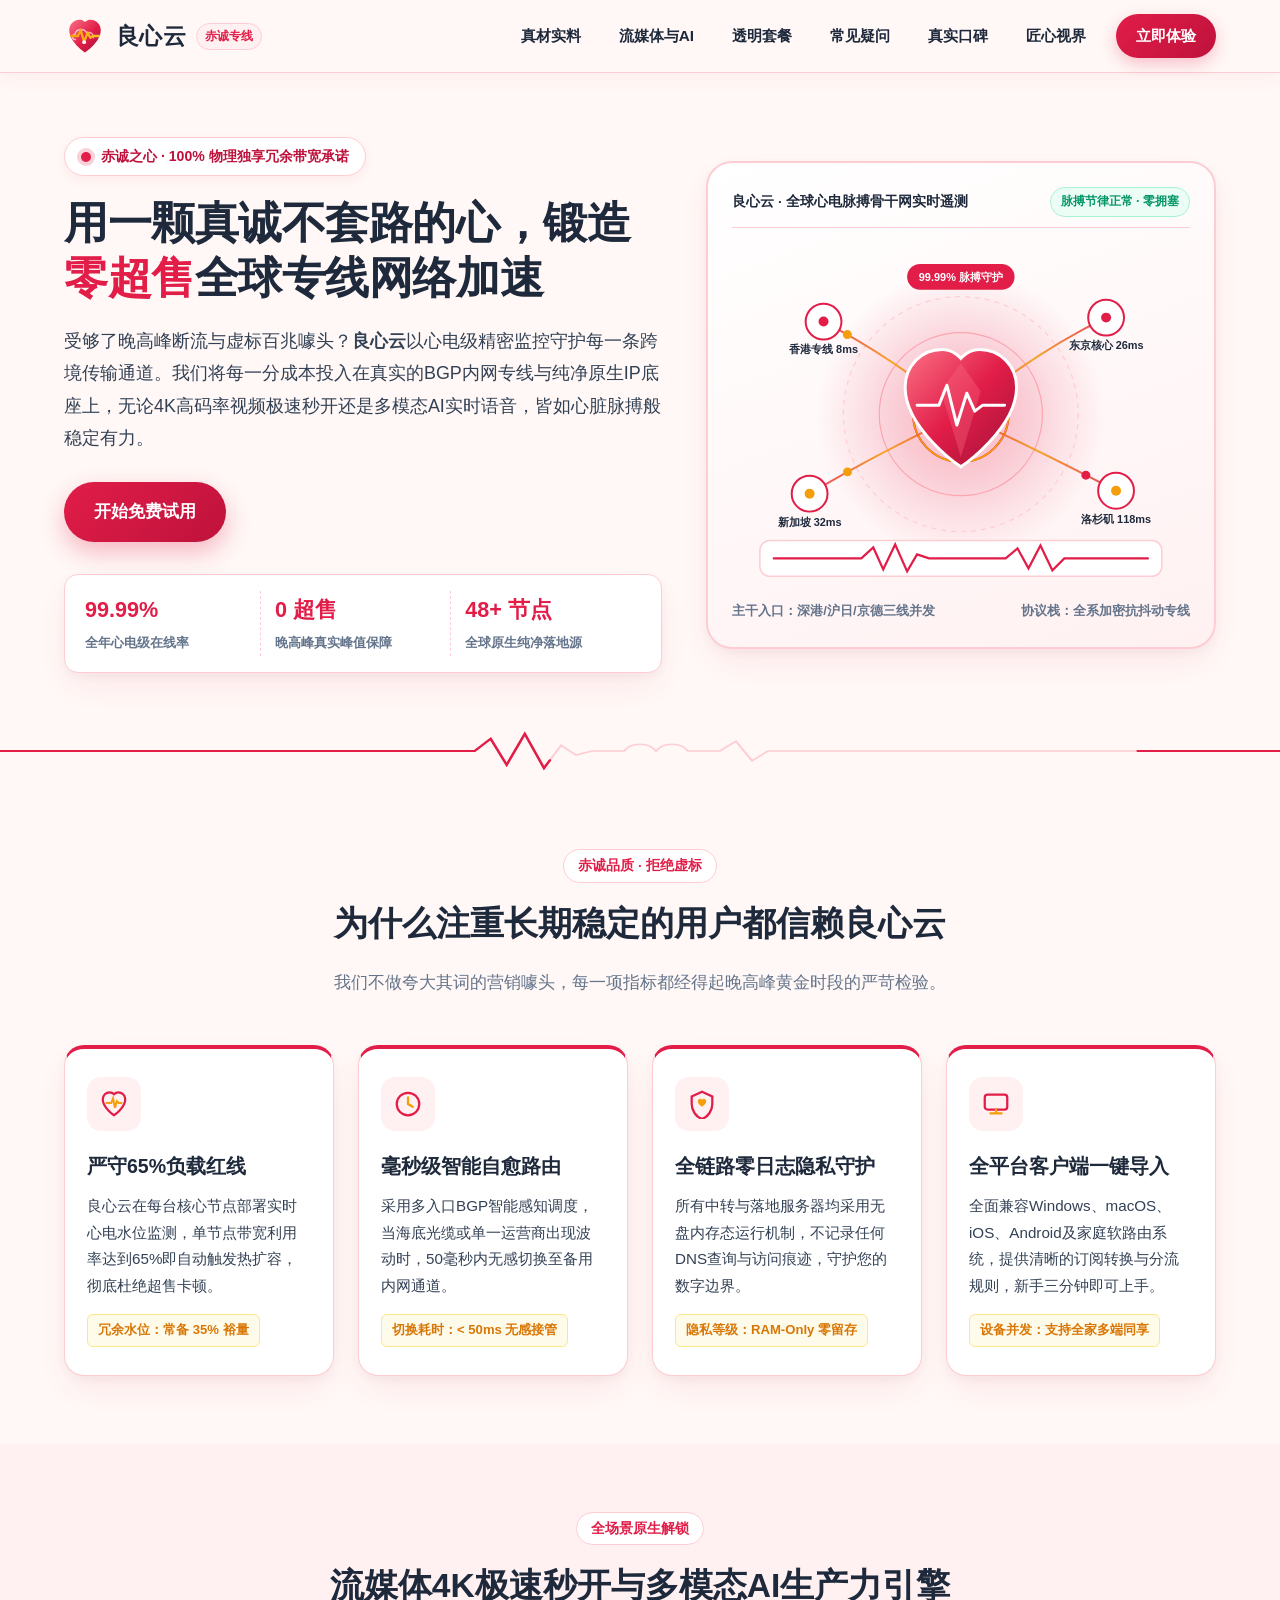
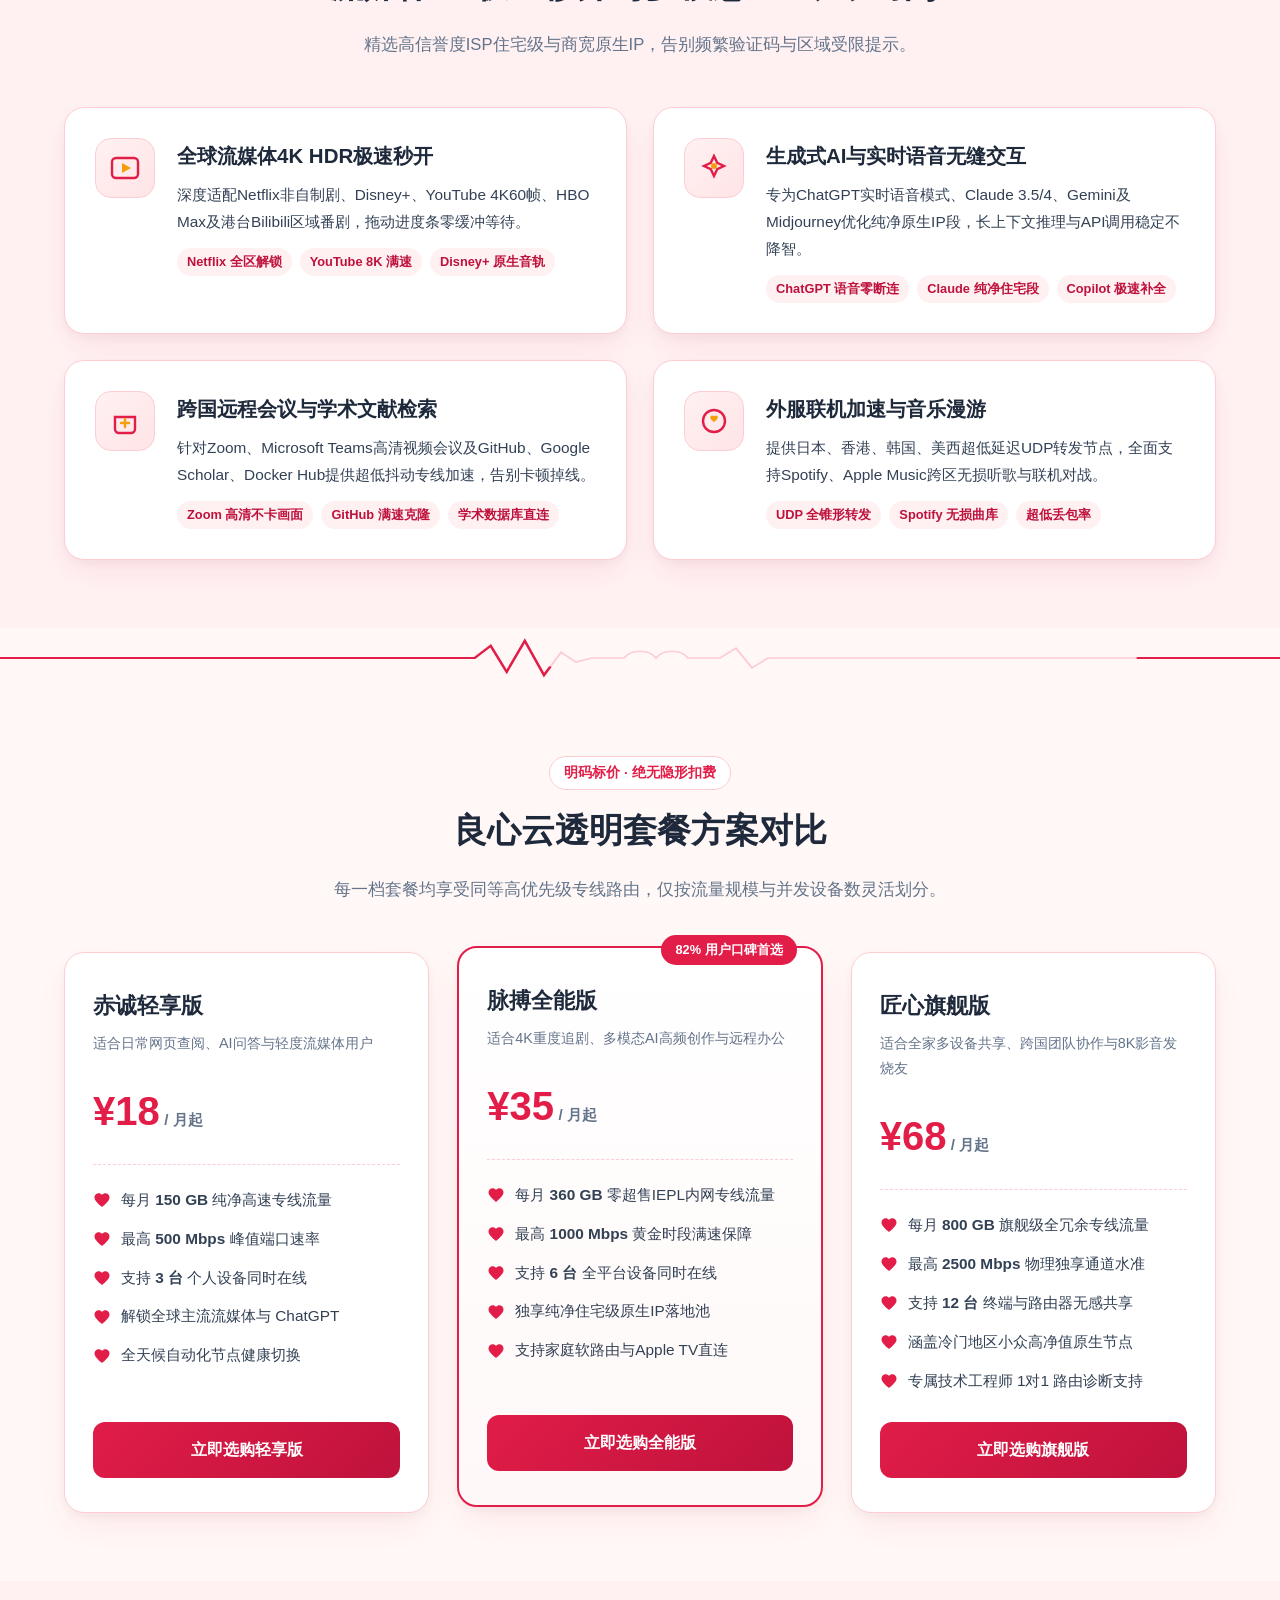
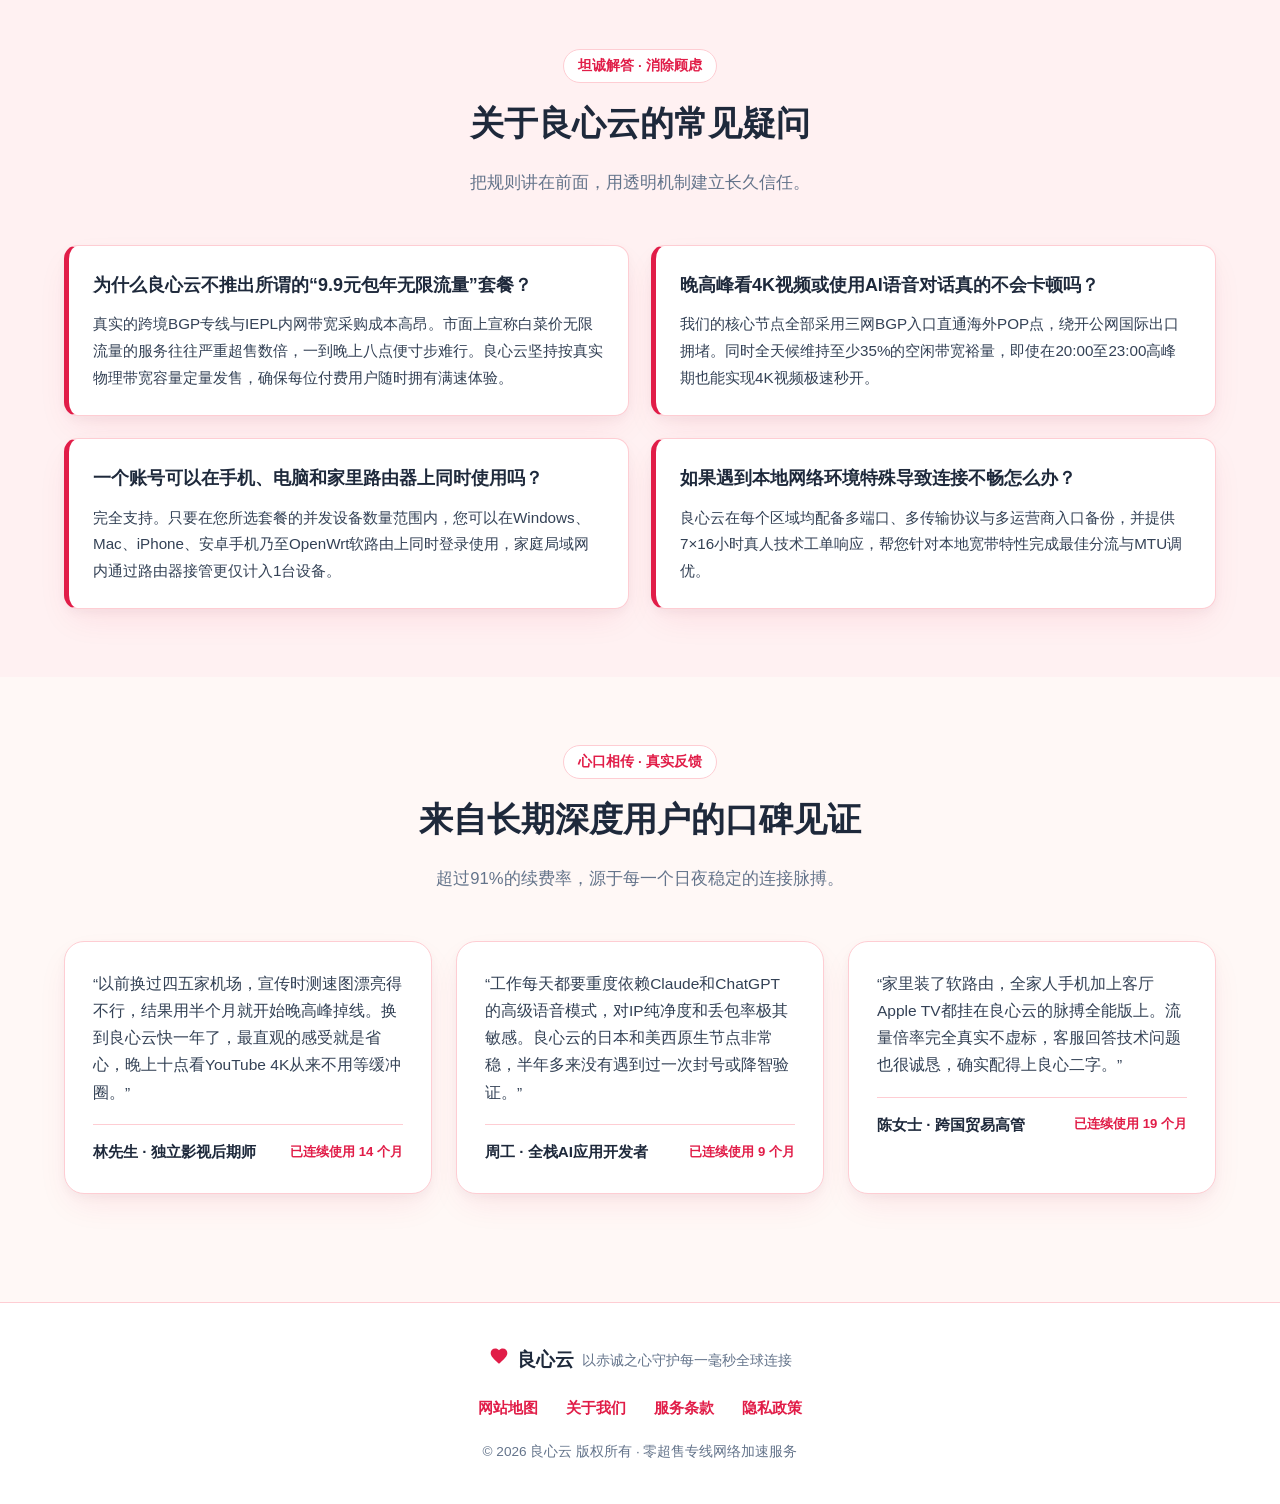
==== commit 095955e4: "fix: remove external blog links, desensitize subscription terms, and align official landing page sty" ====
--- a/index.html
+++ b/index.html
@@ -87,9 +87,7 @@
             <a href="https://ww012.twilightaff.com/#/?code=A56DH1Af" rel="nofollow" target="_blank" class="btn-primary-heart">
               <span>开始免费试用</span>
             </a>
-            <a href="https://tizilab.net/paihang/" target="_blank" class="btn-secondary-rank">
-              <span>2026最新梯子推荐</span>
-            </a>
+            
           </div>
           <div class="hero-vital-metrics">
             <div class="metric-cell">
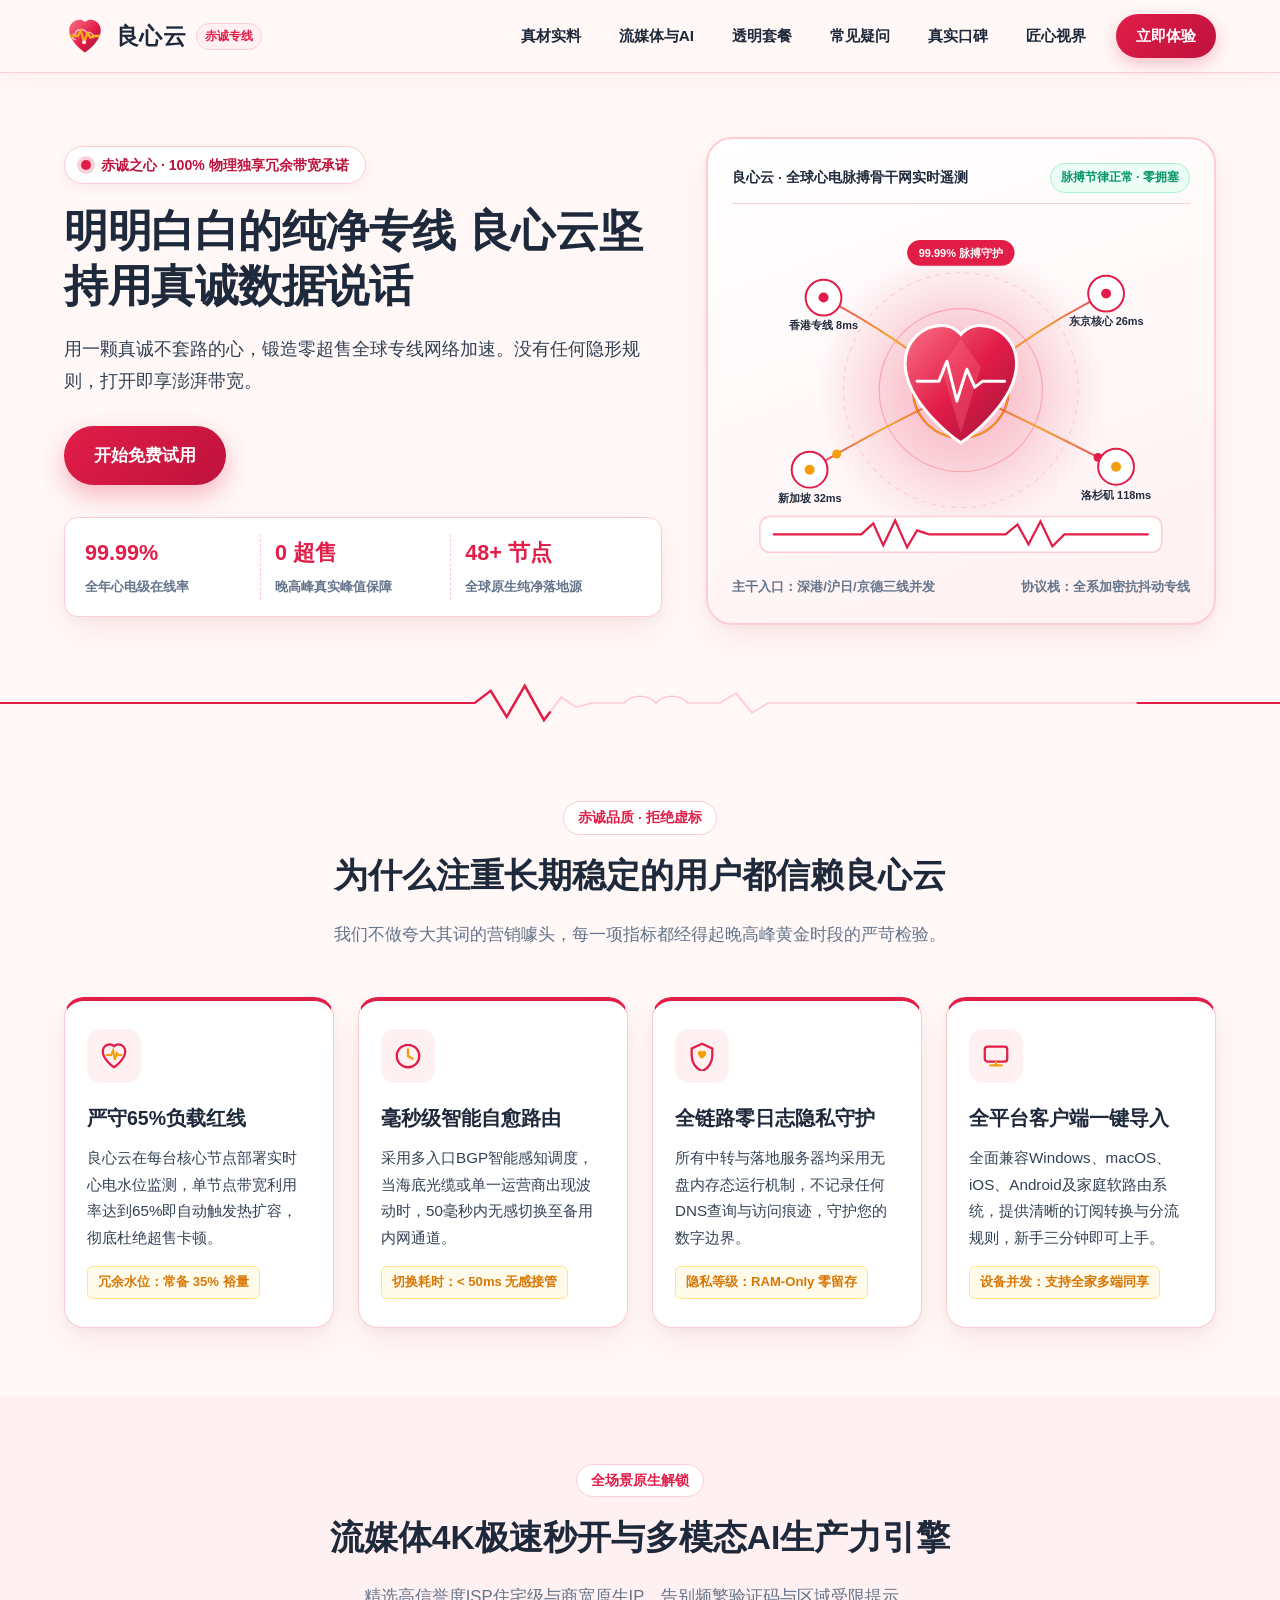
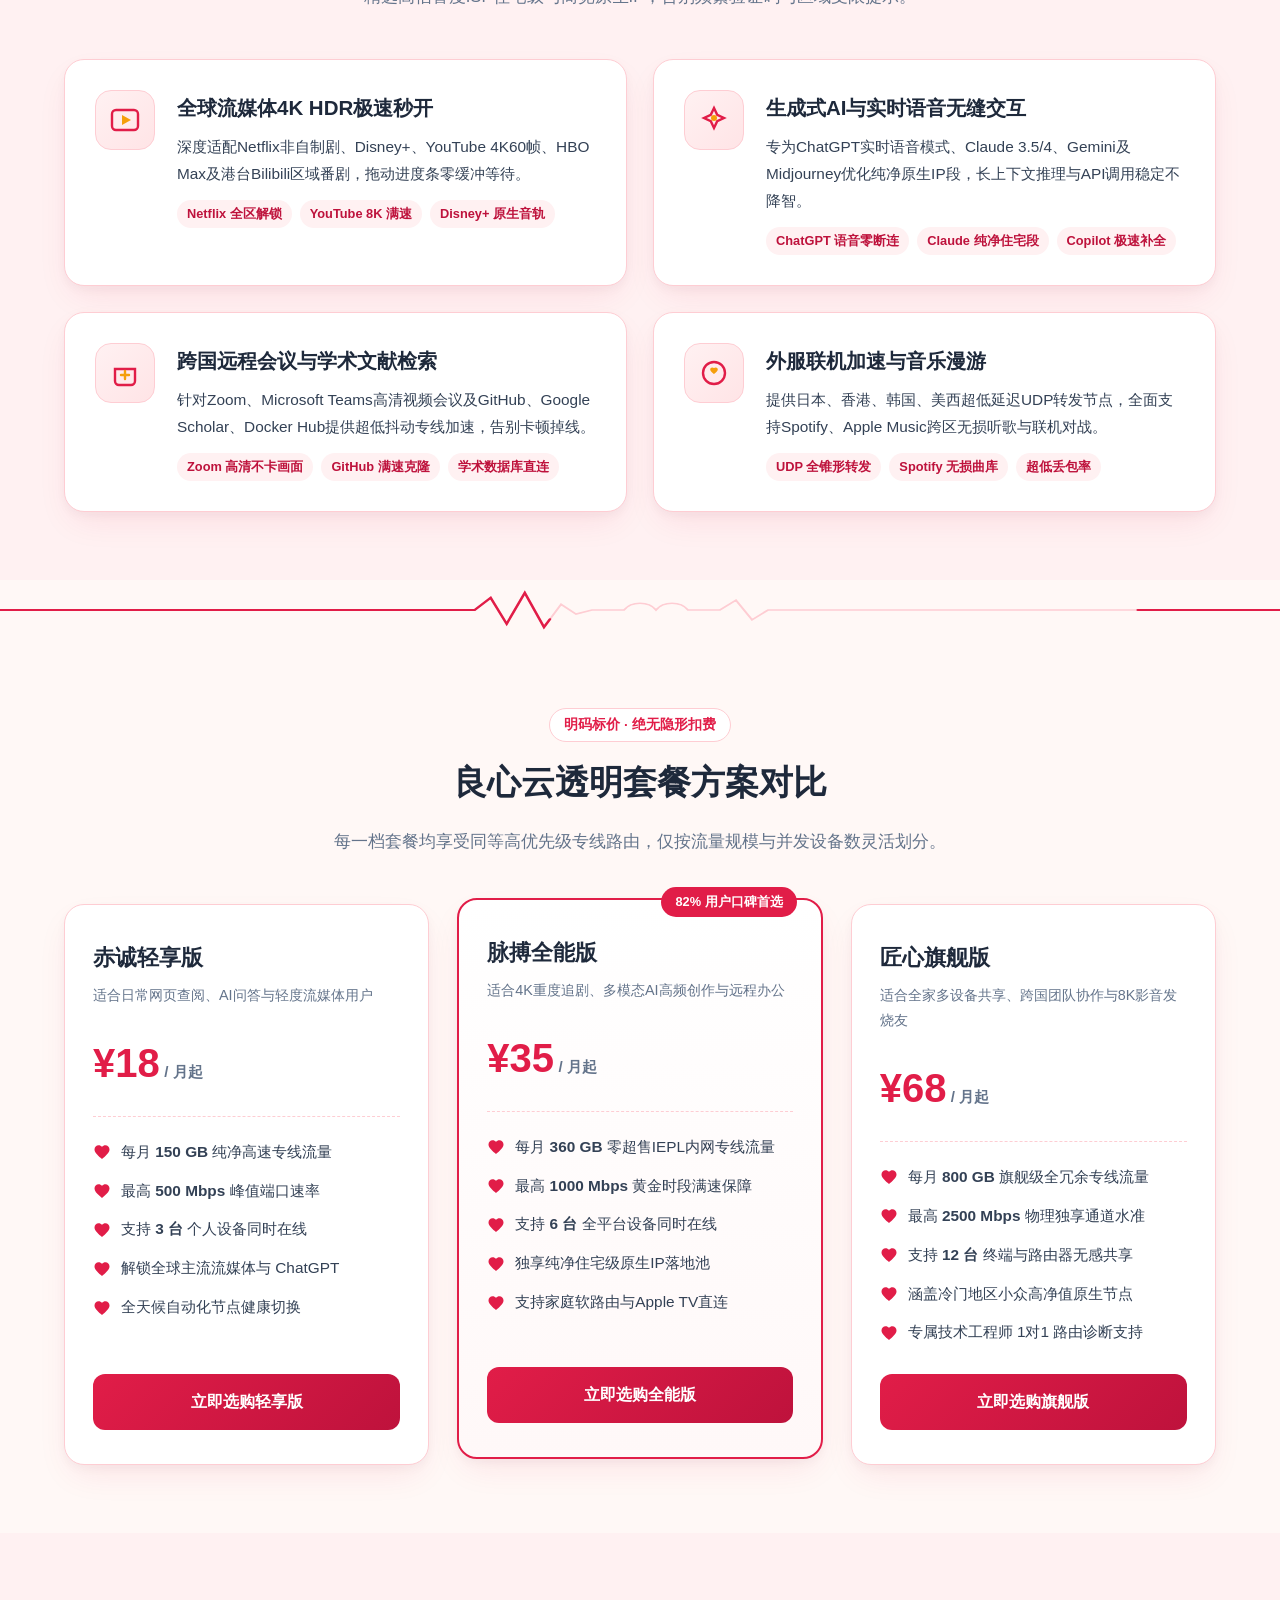
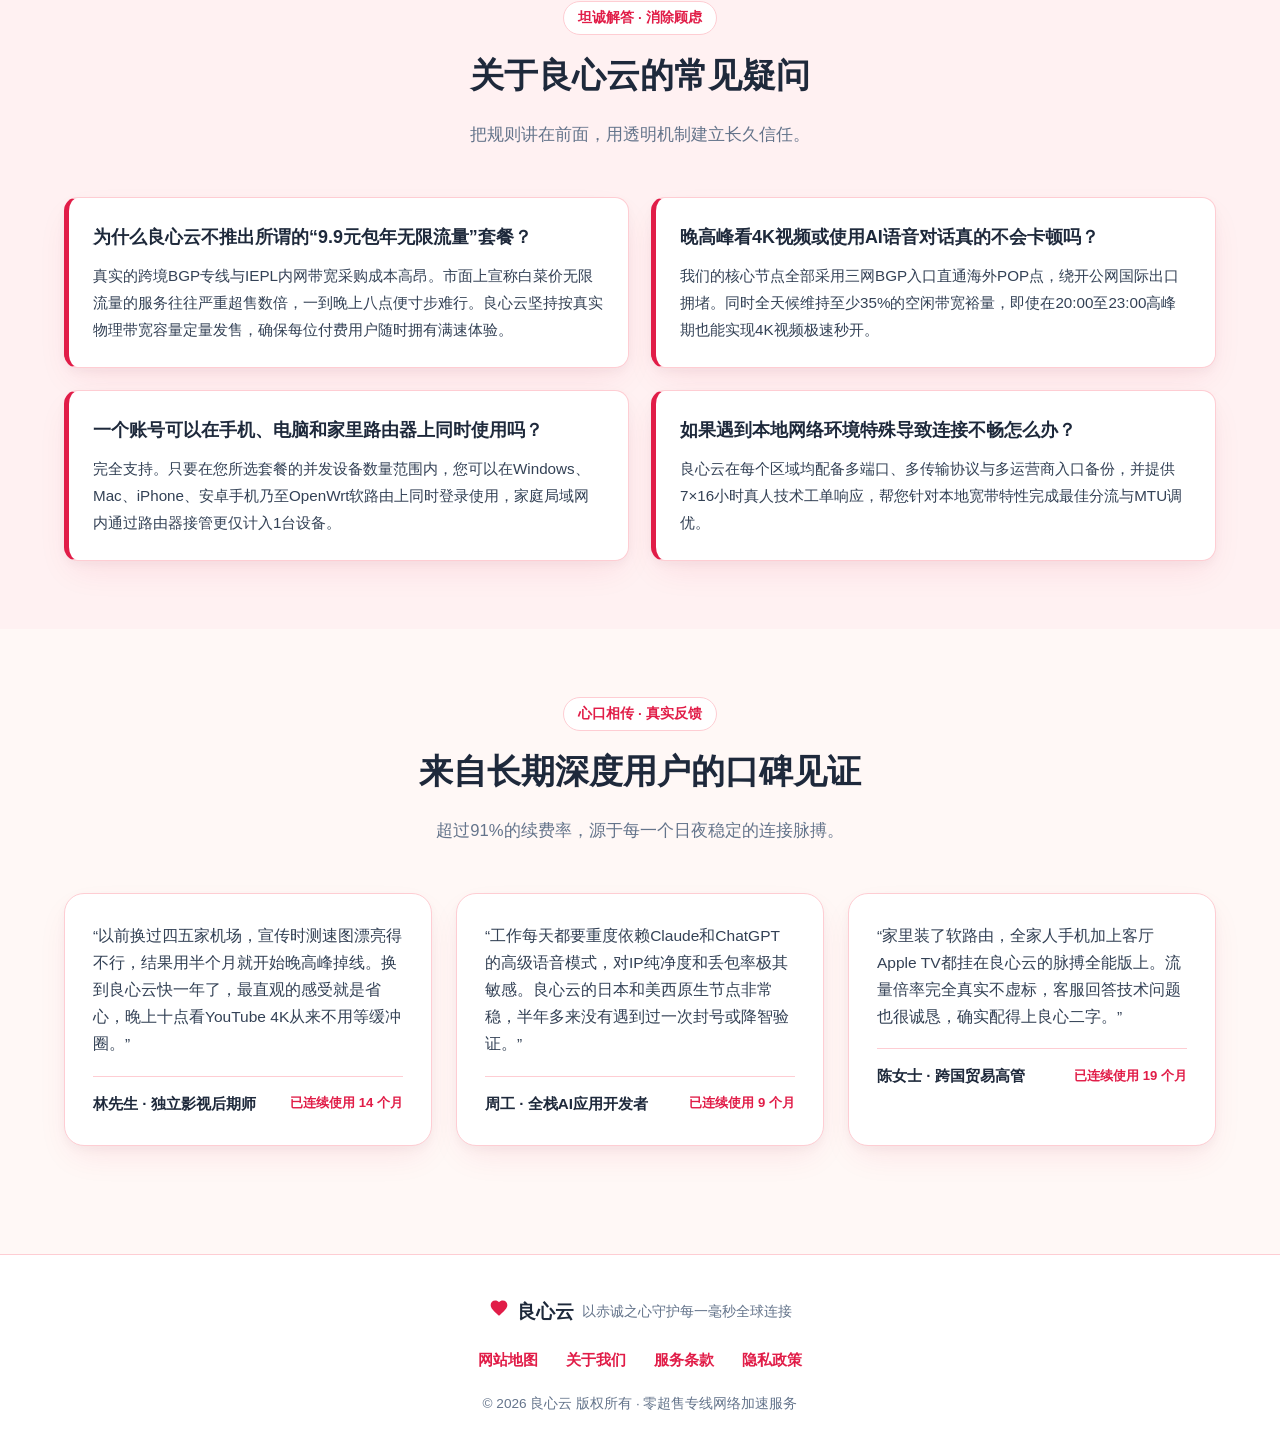
==== commit 8ba8df9b: "revert: restore original layout and structure prior to pricing changes while keeping bespoke hero in" ====
--- a/index.html
+++ b/index.html
@@ -79,10 +79,8 @@
             <span class="vital-dot"></span>
             <span>赤诚之心 · 100% 物理独享冗余带宽承诺</span>
           </div>
-          <h1 class="hero-title">用一颗真诚不套路的心，锻造<span class="heart-highlight">零超售</span>全球专线网络加速</h1>
-          <p class="hero-subtitle">
-            受够了晚高峰断流与虚标百兆噱头？<strong>良心云</strong>以心电级精密监控守护每一条跨境传输通道。我们将每一分成本投入在真实的BGP内网专线与纯净原生IP底座上，无论4K高码率视频极速秒开还是多模态AI实时语音，皆如心脏脉搏般稳定有力。
-          </p>
+          <h1 class="hero-title">明明白白的纯净专线 <span>良心云坚持用真诚数据说话</span></h1>
+          <p class="hero-subtitle">用一颗真诚不套路的心，锻造零超售全球专线网络加速。没有任何隐形规则，打开即享澎湃带宽。</p>
           <div class="hero-cta-group">
             <a href="https://ww012.twilightaff.com/#/?code=A56DH1Af" rel="nofollow" target="_blank" class="btn-primary-heart">
               <span>开始免费试用</span>
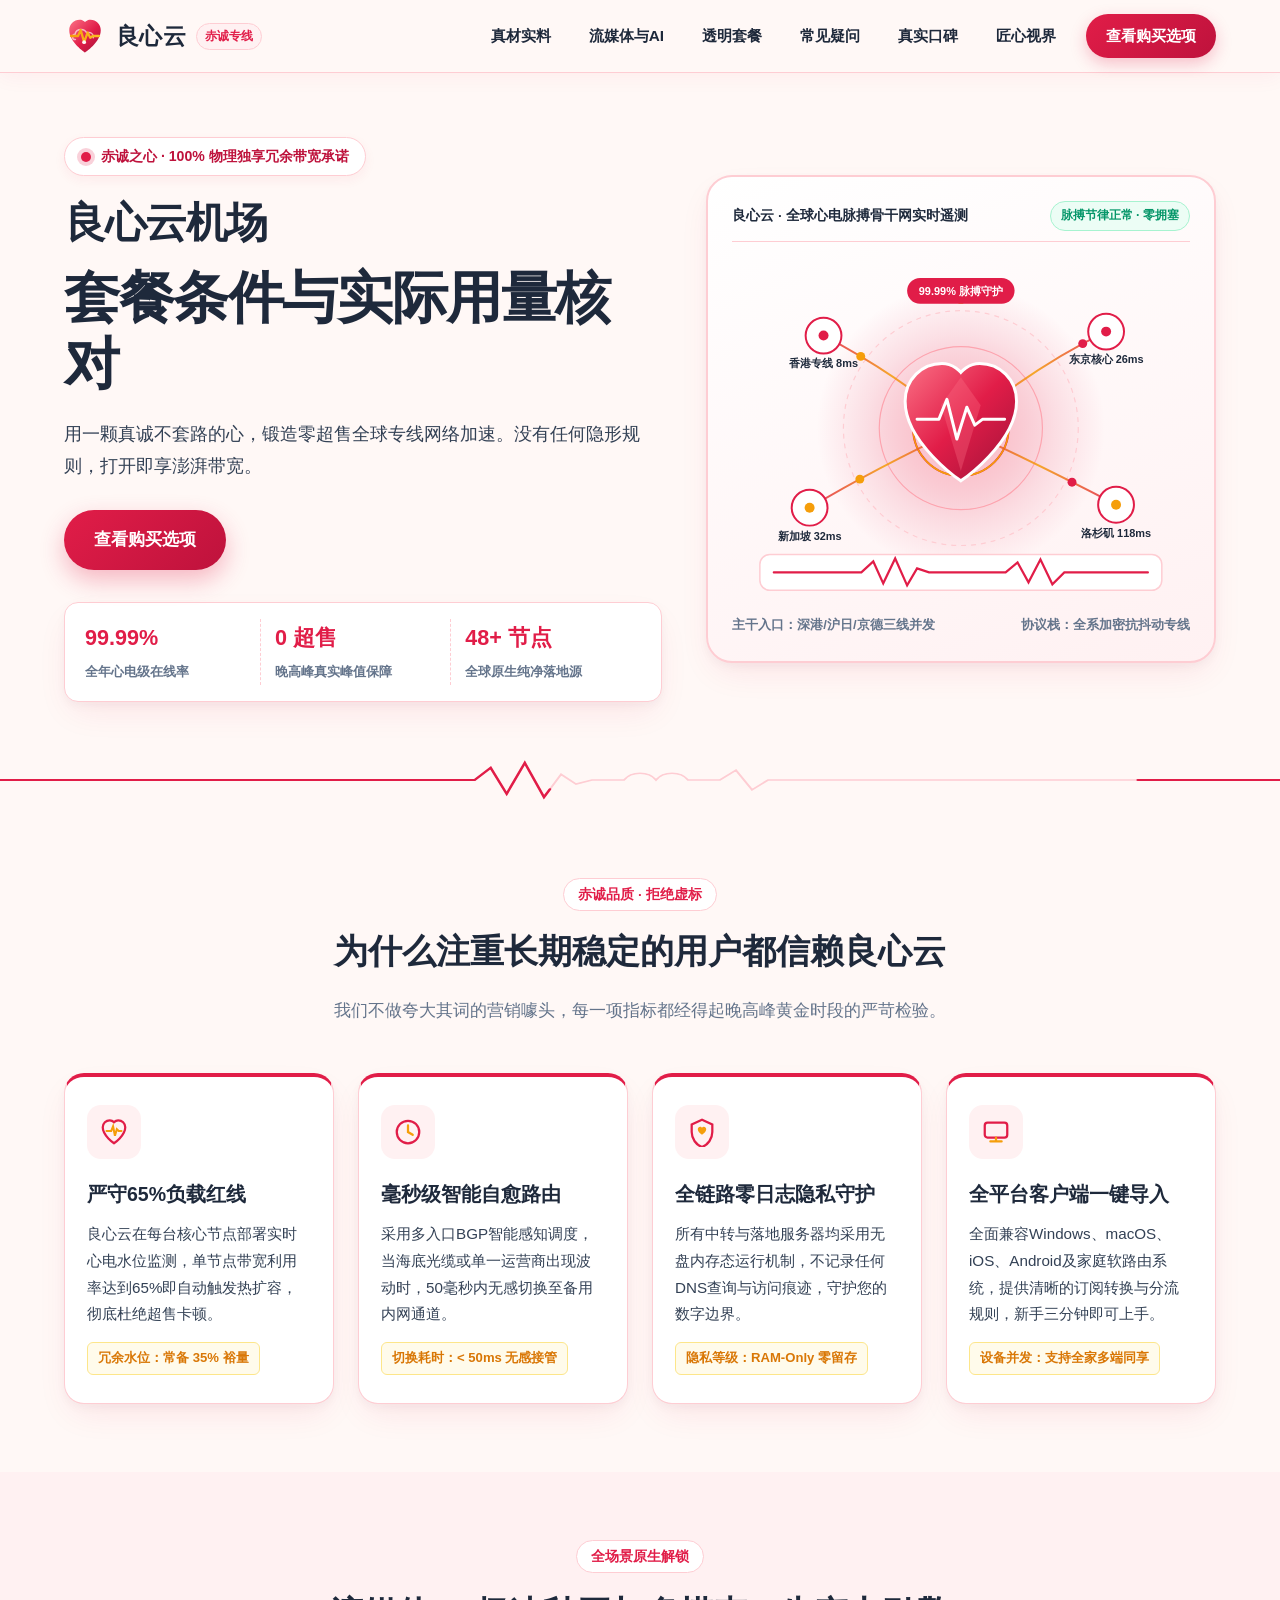
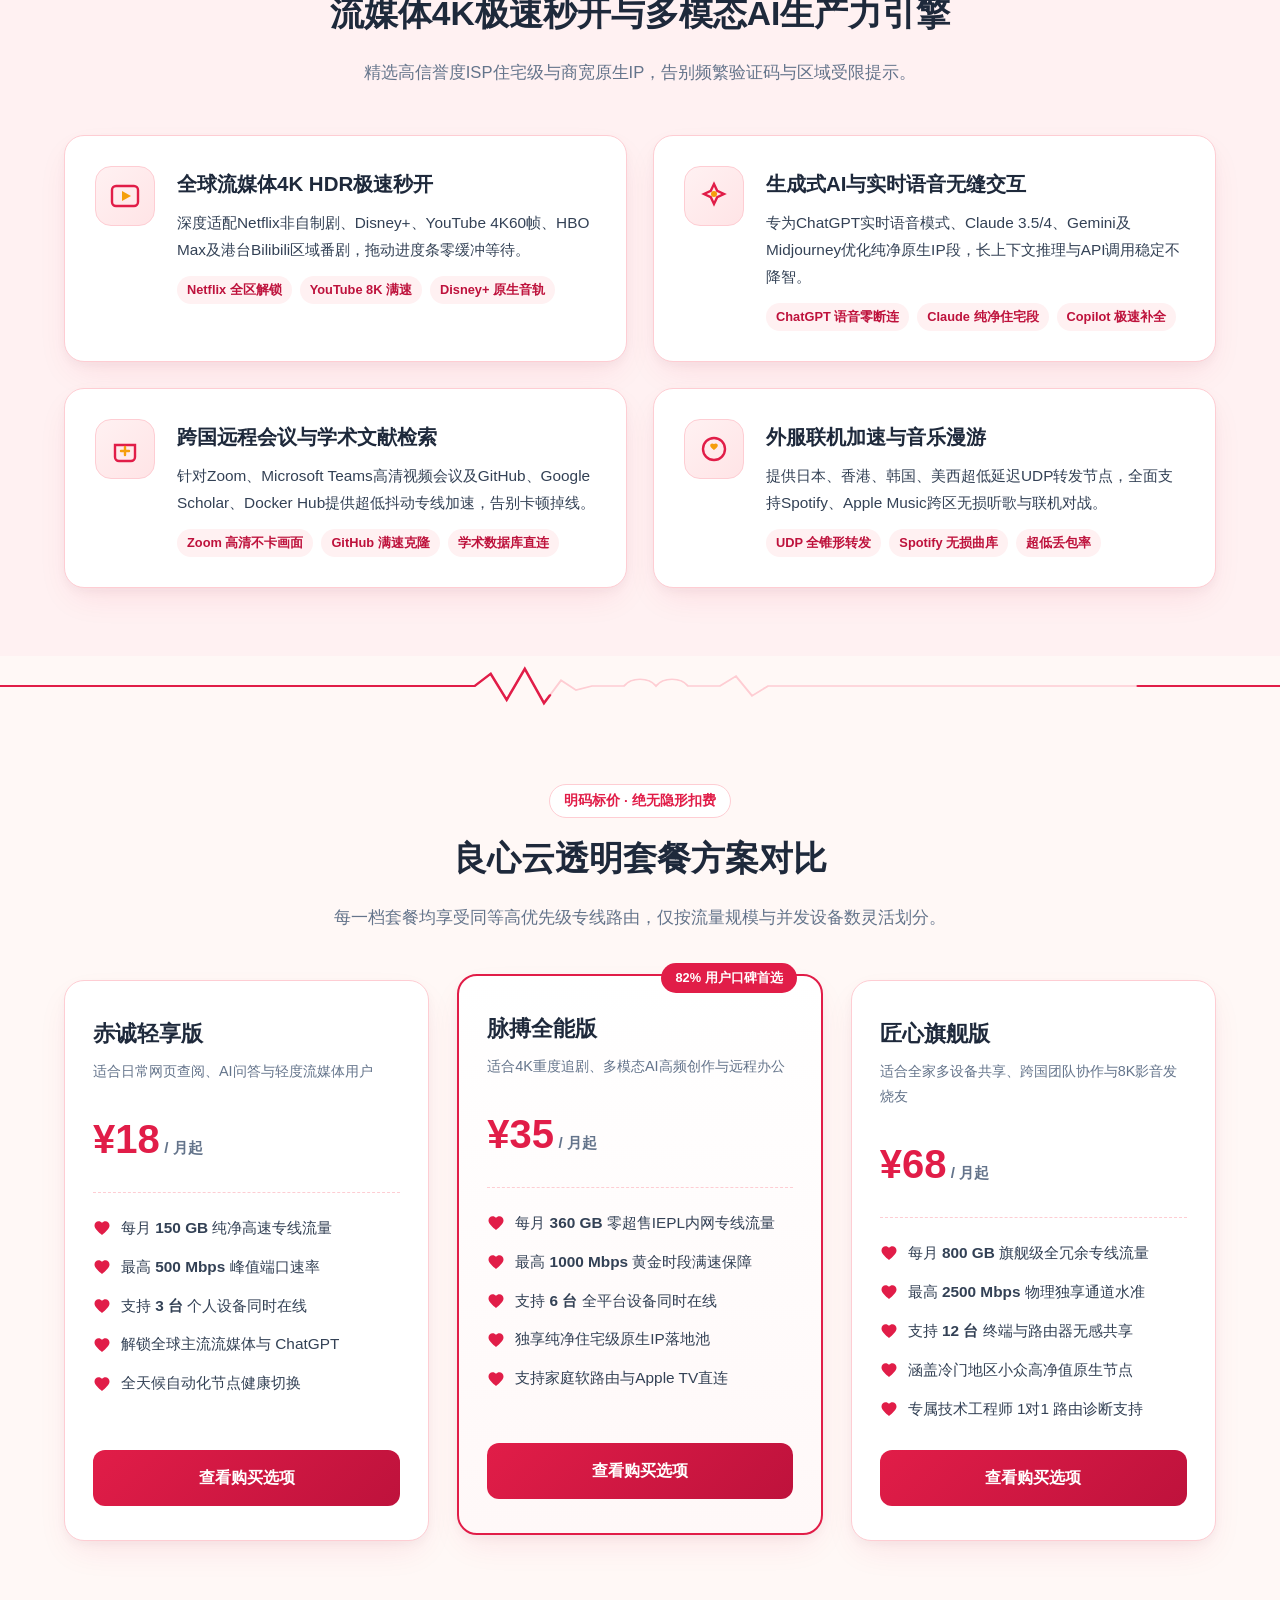
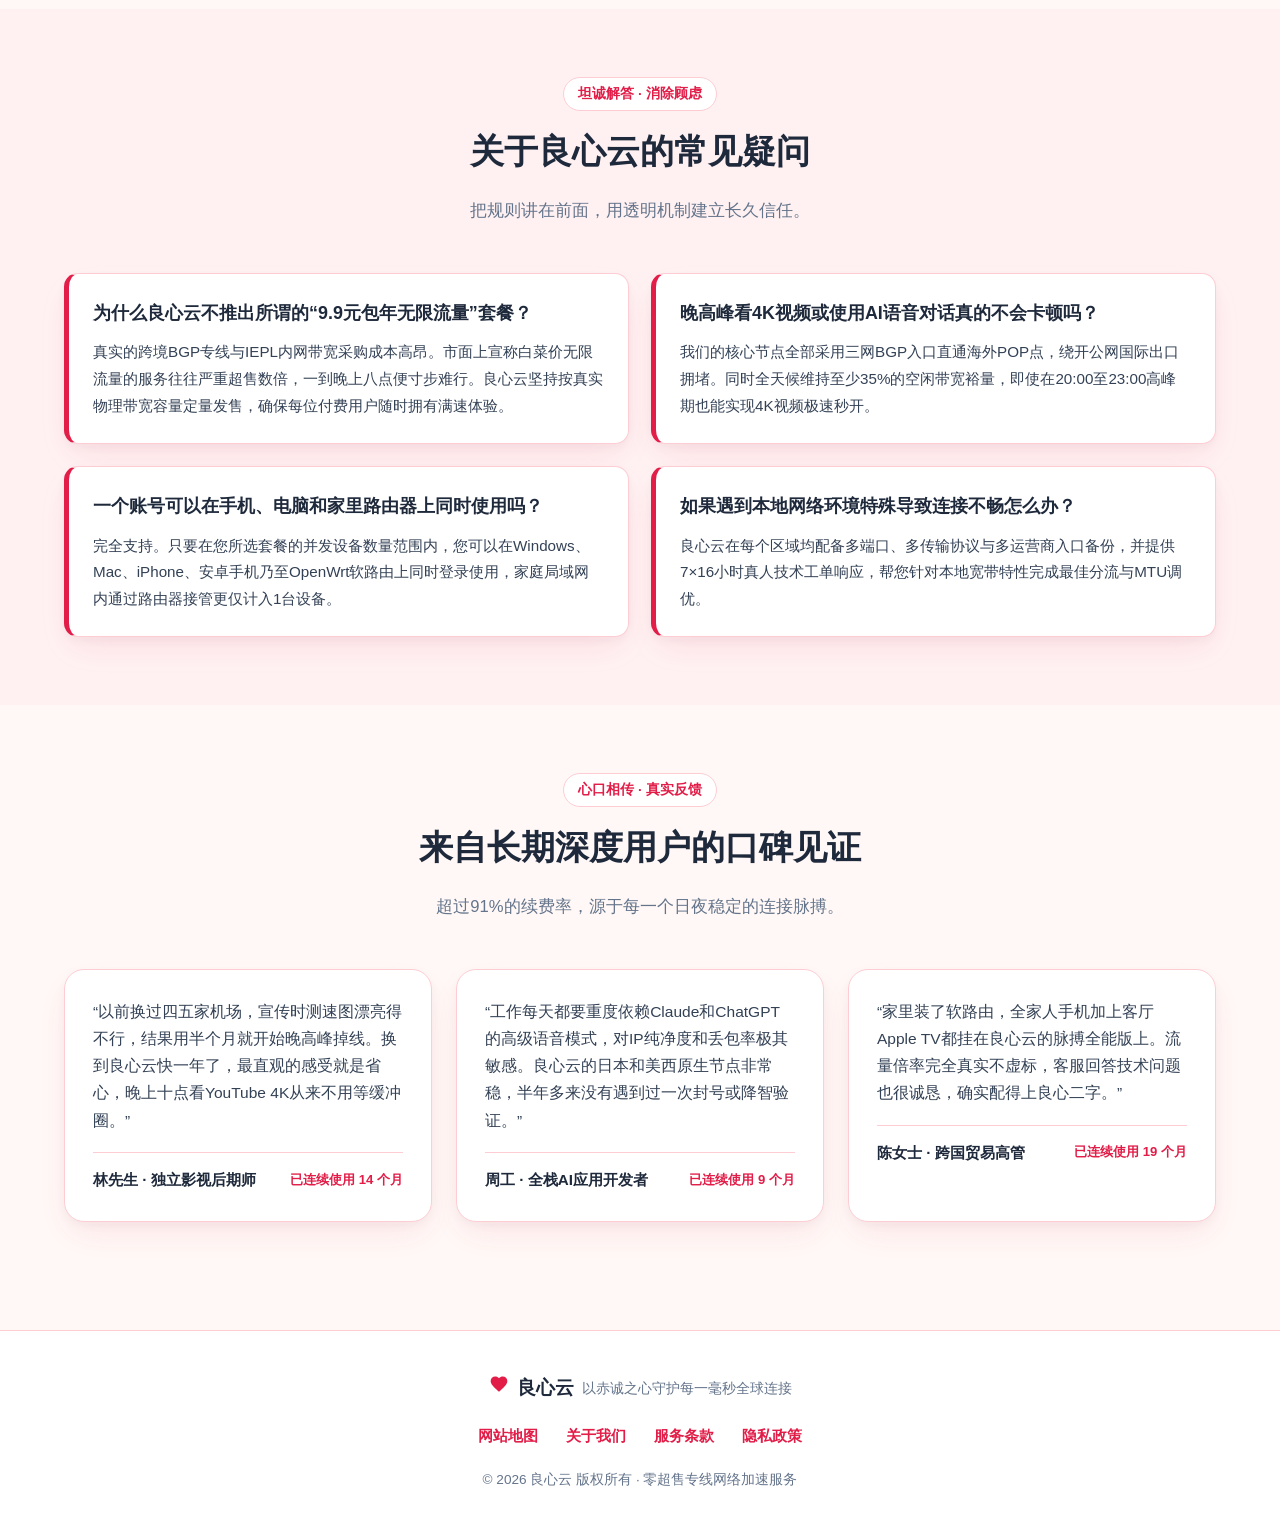
==== commit b1e07db7: "Improve landing-page metadata, headings and crawl consistency" ====
--- a/index.html
+++ b/index.html
@@ -2,36 +2,24 @@
 <html lang="zh-CN">
 <head>
   <meta charset="UTF-8">
-  <meta name="viewport" content="width=device-width, initial-scale=1.0">
-  <title>良心云 - 拒绝套路与超售的赤诚专线网络加速服务 | 4K极速秒开</title>
-  <meta name="description" content="良心云专注提供真材实料的全球专线网络加速服务，坚持零超售带宽承诺与透明计费。全面支持流媒体4K极速秒开、AI大模型稳定对话与跨国低延迟办公，是口碑出众的实力派机场推荐之选。">
-  <meta name="keywords" content="良心云,网络加速,极速秒开,机场推荐,专线节点,零超售带宽,流媒体解锁,原生IP专线">
+  <meta name="viewport" content="width=device-width, initial-scale=1">
+  <title>良心云机场｜套餐条件与实际用量核对</title>
+  <meta name="description" content="围绕良心云的套餐条件与实际用量核对整理实用资料。按自己的设备、使用场景与预算核对服务条件，再查看外部购买页面的具体商品和条款。">
+  
   <link rel="canonical" href="https://liangxinyun.cam/">
   <meta property="og:type" content="website">
-  <meta property="og:title" content="良心云 - 拒绝套路与超售的赤诚专线网络加速服务">
-  <meta property="og:description" content="良心云坚持真带宽零超售承诺，提供全球低延迟专线网络加速、4K流媒体极速秒开与AI原生IP支持，口碑实力派机场推荐。">
+  <meta property="og:title" content="良心云机场｜套餐条件与实际用量核对">
+  <meta property="og:description" content="围绕良心云的套餐条件与实际用量核对整理实用资料。按自己的设备、使用场景与预算核对服务条件，再查看外部购买页面的具体商品和条款。">
   <meta property="og:url" content="https://liangxinyun.cam/">
-  <meta property="og:image" content="https://liangxinyun.cam/og-heart-pulse.png">
+  
   <link rel="stylesheet" href="style.css">
-  <script type="application/ld+json">
-  {
-    "@context": "https://schema.org",
-    "@type": "Product",
-    "name": "良心云",
-    "brand": {
-      "@type": "Brand",
-      "name": "良心云"
-    },
-    "description": "良心云专注提供真材实料的全球专线网络加速服务，坚持零超售带宽承诺与透明计费，支持4K极速秒开与AI大模型原生IP接入，是高口碑机场推荐平台。",
-    "offers": {
-      "@type": "AggregateOffer",
-      "lowPrice": "18.00",
-      "highPrice": "68.00",
-      "priceCurrency": "CNY",
-      "offerCount": "3"
-    }
-  }
-  </script>
+  
+
+<meta property="og:site_name" content="良心云">
+<meta name="twitter:title" content="良心云机场｜套餐条件与实际用量核对">
+<meta name="twitter:description" content="围绕良心云的套餐条件与实际用量核对整理实用资料。按自己的设备、使用场景与预算核对服务条件，再查看外部购买页面的具体商品和条款。">
+<script id="landing-maintenance-schema" type="application/ld+json">{"@context": "https://schema.org", "@type": "WebSite", "name": "良心云机场｜套餐条件与实际用量核对", "url": "https://liangxinyun.cam/", "inLanguage": "zh-CN"}</script>
+<link rel="stylesheet" href="landing-maintenance.css">
 </head>
 <body>
   <header class="site-header">
@@ -66,7 +54,7 @@
         <li><a href="index.html#user-voices" class="nav-item">真实口碑</a></li>
         <li><a href="heart-vision.html" class="nav-item ">匠心视界</a></li>
       </ul>
-      <a href="https://ww012.twilightaff.com/#/?code=A56DH1Af" rel="nofollow" target="_blank" class="nav-cta-btn">立即体验</a>
+      <a href="https://ww012.twilightaff.com/#/?code=A56DH1Af" target="_blank" class="nav-cta-btn" rel="nofollow noopener sponsored">查看购买选项</a>
     </nav>
   </div>
 </header>
@@ -79,12 +67,10 @@
             <span class="vital-dot"></span>
             <span>赤诚之心 · 100% 物理独享冗余带宽承诺</span>
           </div>
-          <h1 class="hero-title">明明白白的纯净专线 <span>良心云坚持用真诚数据说话</span></h1>
+          <h1 class="hero-title" data-landing-title="true"><span class="landing-brand">良心云机场</span><span class="landing-focus">套餐条件与实际用量核对</span></h1>
           <p class="hero-subtitle">用一颗真诚不套路的心，锻造零超售全球专线网络加速。没有任何隐形规则，打开即享澎湃带宽。</p>
           <div class="hero-cta-group">
-            <a href="https://ww012.twilightaff.com/#/?code=A56DH1Af" rel="nofollow" target="_blank" class="btn-primary-heart">
-              <span>开始免费试用</span>
-            </a>
+            <a href="https://ww012.twilightaff.com/#/?code=A56DH1Af" target="_blank" class="btn-primary-heart" rel="nofollow noopener sponsored">查看购买选项</a>
             
           </div>
           <div class="hero-vital-metrics">
@@ -385,7 +371,7 @@
                 <li><svg class="plan-heart-bullet" viewBox="0 0 24 24" aria-hidden="true"><path d="M12 21.35l-1.45-1.32C5.4 15.36 2 12.28 2 8.5 2 5.42 4.42 3 7.5 3c1.74 0 3.41.81 4.5 2.09C13.09 3.81 14.76 3 16.5 3 19.58 3 22 5.42 22 8.5c0 3.78-3.4 6.86-8.55 11.54L12 21.35z" fill="#E11D48"/></svg><span>全天候自动化节点健康切换</span></li>
               </ul>
             </div>
-            <a href="https://ww012.twilightaff.com/#/?code=A56DH1Af" rel="nofollow" target="_blank" class="plan-btn">立即选购轻享版</a>
+            <a href="https://ww012.twilightaff.com/#/?code=A56DH1Af" target="_blank" class="plan-btn" rel="nofollow noopener sponsored">查看购买选项</a>
           </div>
 
           <div class="price-card featured-plan">
@@ -405,7 +391,7 @@
                 <li><svg class="plan-heart-bullet" viewBox="0 0 24 24" aria-hidden="true"><path d="M12 21.35l-1.45-1.32C5.4 15.36 2 12.28 2 8.5 2 5.42 4.42 3 7.5 3c1.74 0 3.41.81 4.5 2.09C13.09 3.81 14.76 3 16.5 3 19.58 3 22 5.42 22 8.5c0 3.78-3.4 6.86-8.55 11.54L12 21.35z" fill="#E11D48"/></svg><span>支持家庭软路由与Apple TV直连</span></li>
               </ul>
             </div>
-            <a href="https://ww012.twilightaff.com/#/?code=A56DH1Af" rel="nofollow" target="_blank" class="plan-btn">立即选购全能版</a>
+            <a href="https://ww012.twilightaff.com/#/?code=A56DH1Af" target="_blank" class="plan-btn" rel="nofollow noopener sponsored">查看购买选项</a>
           </div>
 
           <div class="price-card">
@@ -424,7 +410,7 @@
                 <li><svg class="plan-heart-bullet" viewBox="0 0 24 24" aria-hidden="true"><path d="M12 21.35l-1.45-1.32C5.4 15.36 2 12.28 2 8.5 2 5.42 4.42 3 7.5 3c1.74 0 3.41.81 4.5 2.09C13.09 3.81 14.76 3 16.5 3 19.58 3 22 5.42 22 8.5c0 3.78-3.4 6.86-8.55 11.54L12 21.35z" fill="#E11D48"/></svg><span>专属技术工程师 1对1 路由诊断支持</span></li>
               </ul>
             </div>
-            <a href="https://ww012.twilightaff.com/#/?code=A56DH1Af" rel="nofollow" target="_blank" class="plan-btn">立即选购旗舰版</a>
+            <a href="https://ww012.twilightaff.com/#/?code=A56DH1Af" target="_blank" class="plan-btn" rel="nofollow noopener sponsored">查看购买选项</a>
           </div>
         </div>
       </div>
--- a/landing-maintenance.css
+++ b/landing-maintenance.css
@@ -0,0 +1,7 @@
+/* Scoped heading and keyboard improvements; original brand design remains. */
+h1[data-landing-title]{font-size:clamp(2rem,4.4vw,4.4rem);line-height:1.18;letter-spacing:-.025em;overflow-wrap:anywhere}
+h1[data-landing-title] .landing-brand{display:block;font-size:.74em;line-height:1.3;margin-bottom:.35em}
+h1[data-landing-title] .landing-focus{display:block;font-size:1em}
+a:focus-visible,button:focus-visible{outline:3px solid currentColor;outline-offset:5px}
+@media(max-width:600px){h1[data-landing-title]{font-size:clamp(1.65rem,7.8vw,2.3rem);line-height:1.22;max-width:100%;margin-top:.4em;margin-bottom:.6em}h1[data-landing-title] .landing-brand{font-size:.78em}}
+@media(prefers-reduced-motion:reduce){*,*::before,*::after{animation-duration:.01ms!important;animation-iteration-count:1!important;scroll-behavior:auto!important}}
